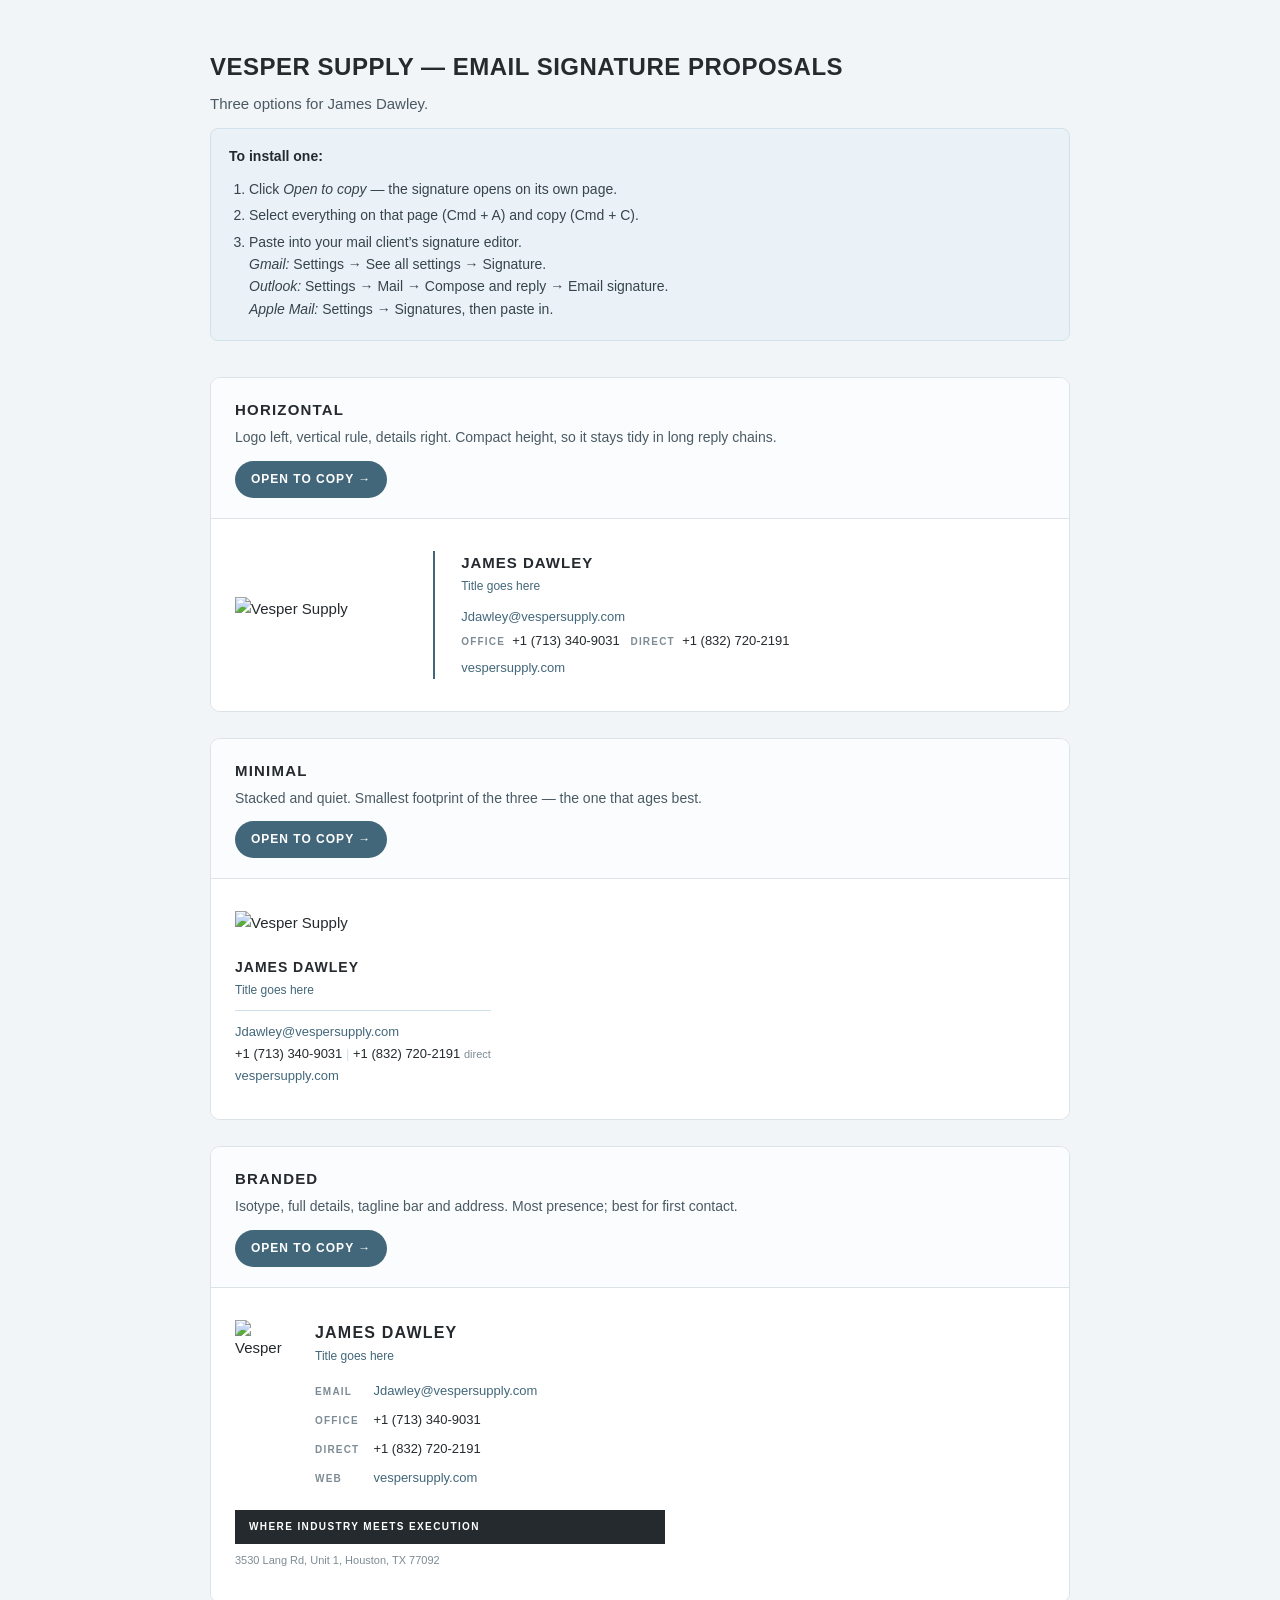
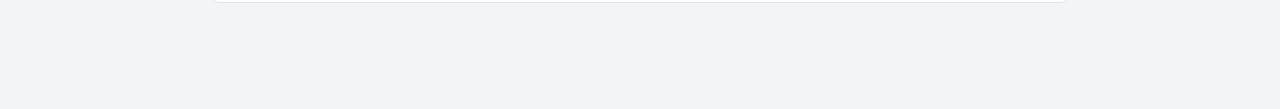
==== SIGNATURES/index.html @ b9ee07cc "Add three email signature proposals Built as email HTML rather than web HTML: tables for layout, inl" ====
<!DOCTYPE html>
<html lang="en"><head><meta charset="utf-8">
<meta name="viewport" content="width=device-width,initial-scale=1">
<title>Vesper Supply — email signature proposals</title>
<style>
  body{margin:0;background:#F2F5F7;color:#252A2E;
       font:15px/1.6 'Avenir Next',Avenir,'Segoe UI',Arial,sans-serif;}
  .wrap{max-width:860px;margin:0 auto;padding:48px 24px 80px;}
  h1{font-size:24px;letter-spacing:.5px;text-transform:uppercase;margin:0 0 6px;}
  .sub{color:#4A5A64;margin:0 0 12px;}
  .note{background:#EAF2F7;border:1px solid #D2E2EC;border-radius:8px;
        padding:16px 18px;margin:0 0 36px;font-size:14px;color:#37444C;}
  .note strong{color:#252A2E;}
  .note ol{margin:10px 0 0;padding-left:20px;}
  .note li{margin:4px 0;}
  .opt{background:#fff;border:1px solid #DCE3E7;border-radius:10px;
       overflow:hidden;margin:0 0 26px;}
  .opt__head{padding:20px 24px;border-bottom:1px solid #DCE3E7;background:#FBFCFD;}
  .opt__head h2{margin:0 0 4px;font-size:15px;letter-spacing:1.2px;text-transform:uppercase;}
  .opt__head p{margin:0 0 12px;color:#4A5A64;font-size:14px;}
  .btn{display:inline-block;background:#42677A;color:#fff;text-decoration:none;
       font-size:12px;letter-spacing:1px;text-transform:uppercase;font-weight:600;
       padding:9px 16px;border-radius:999px;}
  .preview{padding:32px 24px;background:#fff;}
</style></head>
<body><div class="wrap">
  <h1>Vesper Supply — email signature proposals</h1>
  <p class="sub">Three options for James Dawley.</p>

  <div class="note">
    <strong>To install one:</strong>
    <ol>
      <li>Click <em>Open to copy</em> — the signature opens on its own page.</li>
      <li>Select everything on that page (Cmd&nbsp;+&nbsp;A) and copy (Cmd&nbsp;+&nbsp;C).</li>
      <li>Paste into your mail client&rsquo;s signature editor.<br>
          <em>Gmail:</em> Settings → See all settings → Signature.<br>
          <em>Outlook:</em> Settings → Mail → Compose and reply → Email signature.<br>
          <em>Apple&nbsp;Mail:</em> Settings → Signatures, then paste in.</li>
    </ol>
  </div>

  <section class="opt">
    <div class="opt__head">
      <h2>Horizontal</h2>
      <p>Logo left, vertical rule, details right. Compact height, so it stays tidy in long reply chains.</p>
      <a class="btn" href="signature-1-horizontal.html" target="_blank" rel="noopener">Open to copy &rarr;</a>
    </div>
    <div class="preview"><table border="0" cellpadding="0" cellspacing="0" style="border-collapse:collapse;">
  <tr>
    <td style="padding:0 22px 0 0;vertical-align:middle;">
      <img src="https://raw.githubusercontent.com/ikusaWorks/Vesper-Supply/main/MEDIA/logo/vesper-lockup.png" width="176" height="36" alt="Vesper Supply" style="display:block;border:0;outline:none;">
    </td>
    <td style="padding:0;border-left:2px solid #42677A;">&nbsp;</td>
    <td style="padding:0 0 0 22px;vertical-align:middle;">
      <div style="font-family:'Avenir Next', Avenir, 'Segoe UI', Arial, Helvetica, sans-serif;font-size:15px;font-weight:700;letter-spacing:1px;text-transform:uppercase;color:#252A2E;padding-bottom:2px;">James Dawley</div>
      <div style="font-family:'Avenir Next', Avenir, 'Segoe UI', Arial, Helvetica, sans-serif;font-size:12px;color:#42677A;padding-bottom:8px;">Title goes here</div>
      <div style="padding-bottom:3px;"><a href="mailto:Jdawley@vespersupply.com" style="color:#42677A;text-decoration:none;font-family:'Avenir Next', Avenir, 'Segoe UI', Arial, Helvetica, sans-serif;font-size:13px;font-weight:400;">Jdawley@vespersupply.com</a></div>
      <div style="font-family:'Avenir Next', Avenir, 'Segoe UI', Arial, Helvetica, sans-serif;font-size:13px;color:#252A2E;padding-bottom:3px;">
        <span style="font-family:'Avenir Next', Avenir, 'Segoe UI', Arial, Helvetica, sans-serif;font-size:10px;letter-spacing:1.2px;text-transform:uppercase;color:#7D8B94;font-weight:600;">Office</span>&nbsp; <a href="tel:+17133409031" style="color:#252A2E;text-decoration:none;font-family:'Avenir Next', Avenir, 'Segoe UI', Arial, Helvetica, sans-serif;font-size:13px;font-weight:400;">+1 (713) 340-9031</a>
        &nbsp;&nbsp;<span style="font-family:'Avenir Next', Avenir, 'Segoe UI', Arial, Helvetica, sans-serif;font-size:10px;letter-spacing:1.2px;text-transform:uppercase;color:#7D8B94;font-weight:600;">Direct</span>&nbsp; <a href="tel:+18327202191" style="color:#252A2E;text-decoration:none;font-family:'Avenir Next', Avenir, 'Segoe UI', Arial, Helvetica, sans-serif;font-size:13px;font-weight:400;">+1 (832) 720-2191</a>
      </div>
      <div><a href="https://vespersupply.com" style="color:#42677A;text-decoration:none;font-family:'Avenir Next', Avenir, 'Segoe UI', Arial, Helvetica, sans-serif;font-size:13px;font-weight:400;">vespersupply.com</a></div>
    </td>
  </tr>
</table></div>
  </section>
  <section class="opt">
    <div class="opt__head">
      <h2>Minimal</h2>
      <p>Stacked and quiet. Smallest footprint of the three — the one that ages best.</p>
      <a class="btn" href="signature-2-minimal.html" target="_blank" rel="noopener">Open to copy &rarr;</a>
    </div>
    <div class="preview"><table border="0" cellpadding="0" cellspacing="0" style="border-collapse:collapse;">
  <tr>
    <td style="padding:0 0 12px 0;">
      <img src="https://raw.githubusercontent.com/ikusaWorks/Vesper-Supply/main/MEDIA/logo/vesper-lockup.png" width="158" height="33" alt="Vesper Supply" style="display:block;border:0;outline:none;">
    </td>
  </tr>
  <tr>
    <td style="font-family:'Avenir Next', Avenir, 'Segoe UI', Arial, Helvetica, sans-serif;font-size:14px;font-weight:700;letter-spacing:1px;text-transform:uppercase;color:#252A2E;padding:0 0 2px 0;">
      James Dawley
    </td>
  </tr>
  <tr>
    <td style="font-family:'Avenir Next', Avenir, 'Segoe UI', Arial, Helvetica, sans-serif;font-size:12px;color:#42677A;padding:0 0 10px 0;">Title goes here</td>
  </tr>
  <tr>
    <td style="border-top:1px solid #D2E2EC;padding:10px 0 0 0;font-family:'Avenir Next', Avenir, 'Segoe UI', Arial, Helvetica, sans-serif;font-size:13px;color:#252A2E;line-height:1.7;">
      <a href="mailto:Jdawley@vespersupply.com" style="color:#42677A;text-decoration:none;font-family:'Avenir Next', Avenir, 'Segoe UI', Arial, Helvetica, sans-serif;font-size:13px;font-weight:400;">Jdawley@vespersupply.com</a><br>
      <a href="tel:+17133409031" style="color:#252A2E;text-decoration:none;font-family:'Avenir Next', Avenir, 'Segoe UI', Arial, Helvetica, sans-serif;font-size:13px;font-weight:400;">+1 (713) 340-9031</a> <span style="color:#D2E2EC;">|</span>
      <a href="tel:+18327202191" style="color:#252A2E;text-decoration:none;font-family:'Avenir Next', Avenir, 'Segoe UI', Arial, Helvetica, sans-serif;font-size:13px;font-weight:400;">+1 (832) 720-2191</a> <span style="color:#7D8B94;font-size:11px;">direct</span><br>
      <a href="https://vespersupply.com" style="color:#42677A;text-decoration:none;font-family:'Avenir Next', Avenir, 'Segoe UI', Arial, Helvetica, sans-serif;font-size:13px;font-weight:400;">vespersupply.com</a>
    </td>
  </tr>
</table></div>
  </section>
  <section class="opt">
    <div class="opt__head">
      <h2>Branded</h2>
      <p>Isotype, full details, tagline bar and address. Most presence; best for first contact.</p>
      <a class="btn" href="signature-3-branded.html" target="_blank" rel="noopener">Open to copy &rarr;</a>
    </div>
    <div class="preview"><table border="0" cellpadding="0" cellspacing="0" style="border-collapse:collapse;width:430px;">
  <tr>
    <td style="padding:0 18px 0 0;vertical-align:top;width:62px;">
      <img src="https://raw.githubusercontent.com/ikusaWorks/Vesper-Supply/main/MEDIA/logo/vesper-isotype.png" width="58" height="40" alt="Vesper Supply" style="display:block;border:0;outline:none;">
    </td>
    <td style="vertical-align:top;">
      <div style="font-family:'Avenir Next', Avenir, 'Segoe UI', Arial, Helvetica, sans-serif;font-size:16px;font-weight:700;letter-spacing:1.2px;text-transform:uppercase;color:#252A2E;padding-bottom:2px;">James Dawley</div>
      <div style="font-family:'Avenir Next', Avenir, 'Segoe UI', Arial, Helvetica, sans-serif;font-size:12px;color:#42677A;padding-bottom:12px;">Title goes here</div>
      <table border="0" cellpadding="0" cellspacing="0" style="border-collapse:collapse;"><tr>
      <td style="padding:0 14px 5px 0;white-space:nowrap;"><span style="font-family:'Avenir Next', Avenir, 'Segoe UI', Arial, Helvetica, sans-serif;font-size:10px;letter-spacing:1.2px;text-transform:uppercase;color:#7D8B94;font-weight:600;">Email</span></td>
      <td style="padding:0 0 5px 0;"><a href="mailto:Jdawley@vespersupply.com" style="color:#42677A;text-decoration:none;font-family:'Avenir Next', Avenir, 'Segoe UI', Arial, Helvetica, sans-serif;font-size:13px;font-weight:400;">Jdawley@vespersupply.com</a></td>
    </tr><tr>
      <td style="padding:0 14px 5px 0;white-space:nowrap;"><span style="font-family:'Avenir Next', Avenir, 'Segoe UI', Arial, Helvetica, sans-serif;font-size:10px;letter-spacing:1.2px;text-transform:uppercase;color:#7D8B94;font-weight:600;">Office</span></td>
      <td style="padding:0 0 5px 0;"><a href="tel:+17133409031" style="color:#252A2E;text-decoration:none;font-family:'Avenir Next', Avenir, 'Segoe UI', Arial, Helvetica, sans-serif;font-size:13px;font-weight:400;">+1 (713) 340-9031</a></td>
    </tr><tr>
      <td style="padding:0 14px 5px 0;white-space:nowrap;"><span style="font-family:'Avenir Next', Avenir, 'Segoe UI', Arial, Helvetica, sans-serif;font-size:10px;letter-spacing:1.2px;text-transform:uppercase;color:#7D8B94;font-weight:600;">Direct</span></td>
      <td style="padding:0 0 5px 0;"><a href="tel:+18327202191" style="color:#252A2E;text-decoration:none;font-family:'Avenir Next', Avenir, 'Segoe UI', Arial, Helvetica, sans-serif;font-size:13px;font-weight:400;">+1 (832) 720-2191</a></td>
    </tr><tr>
      <td style="padding:0 14px 5px 0;white-space:nowrap;"><span style="font-family:'Avenir Next', Avenir, 'Segoe UI', Arial, Helvetica, sans-serif;font-size:10px;letter-spacing:1.2px;text-transform:uppercase;color:#7D8B94;font-weight:600;">Web</span></td>
      <td style="padding:0 0 5px 0;"><a href="https://vespersupply.com" style="color:#42677A;text-decoration:none;font-family:'Avenir Next', Avenir, 'Segoe UI', Arial, Helvetica, sans-serif;font-size:13px;font-weight:400;">vespersupply.com</a></td>
    </tr></table>
    </td>
  </tr>
  <tr>
    <td colspan="2" style="padding:16px 0 0 0;">
      <table border="0" cellpadding="0" cellspacing="0" style="border-collapse:collapse;width:100%;background-color:#252A2E;">
        <tr>
          <td style="padding:9px 14px;font-family:'Avenir Next', Avenir, 'Segoe UI', Arial, Helvetica, sans-serif;font-size:10px;letter-spacing:1.4px;text-transform:uppercase;color:#FFFFFF;font-weight:600;">
            Where industry meets execution
          </td>
        </tr>
      </table>
    </td>
  </tr>
  <tr>
    <td colspan="2" style="padding:8px 0 0 0;font-family:'Avenir Next', Avenir, 'Segoe UI', Arial, Helvetica, sans-serif;font-size:11px;color:#7D8B94;">3530 Lang Rd, Unit 1, Houston, TX 77092</td>
  </tr>
</table></div>
  </section>
</div></body></html>
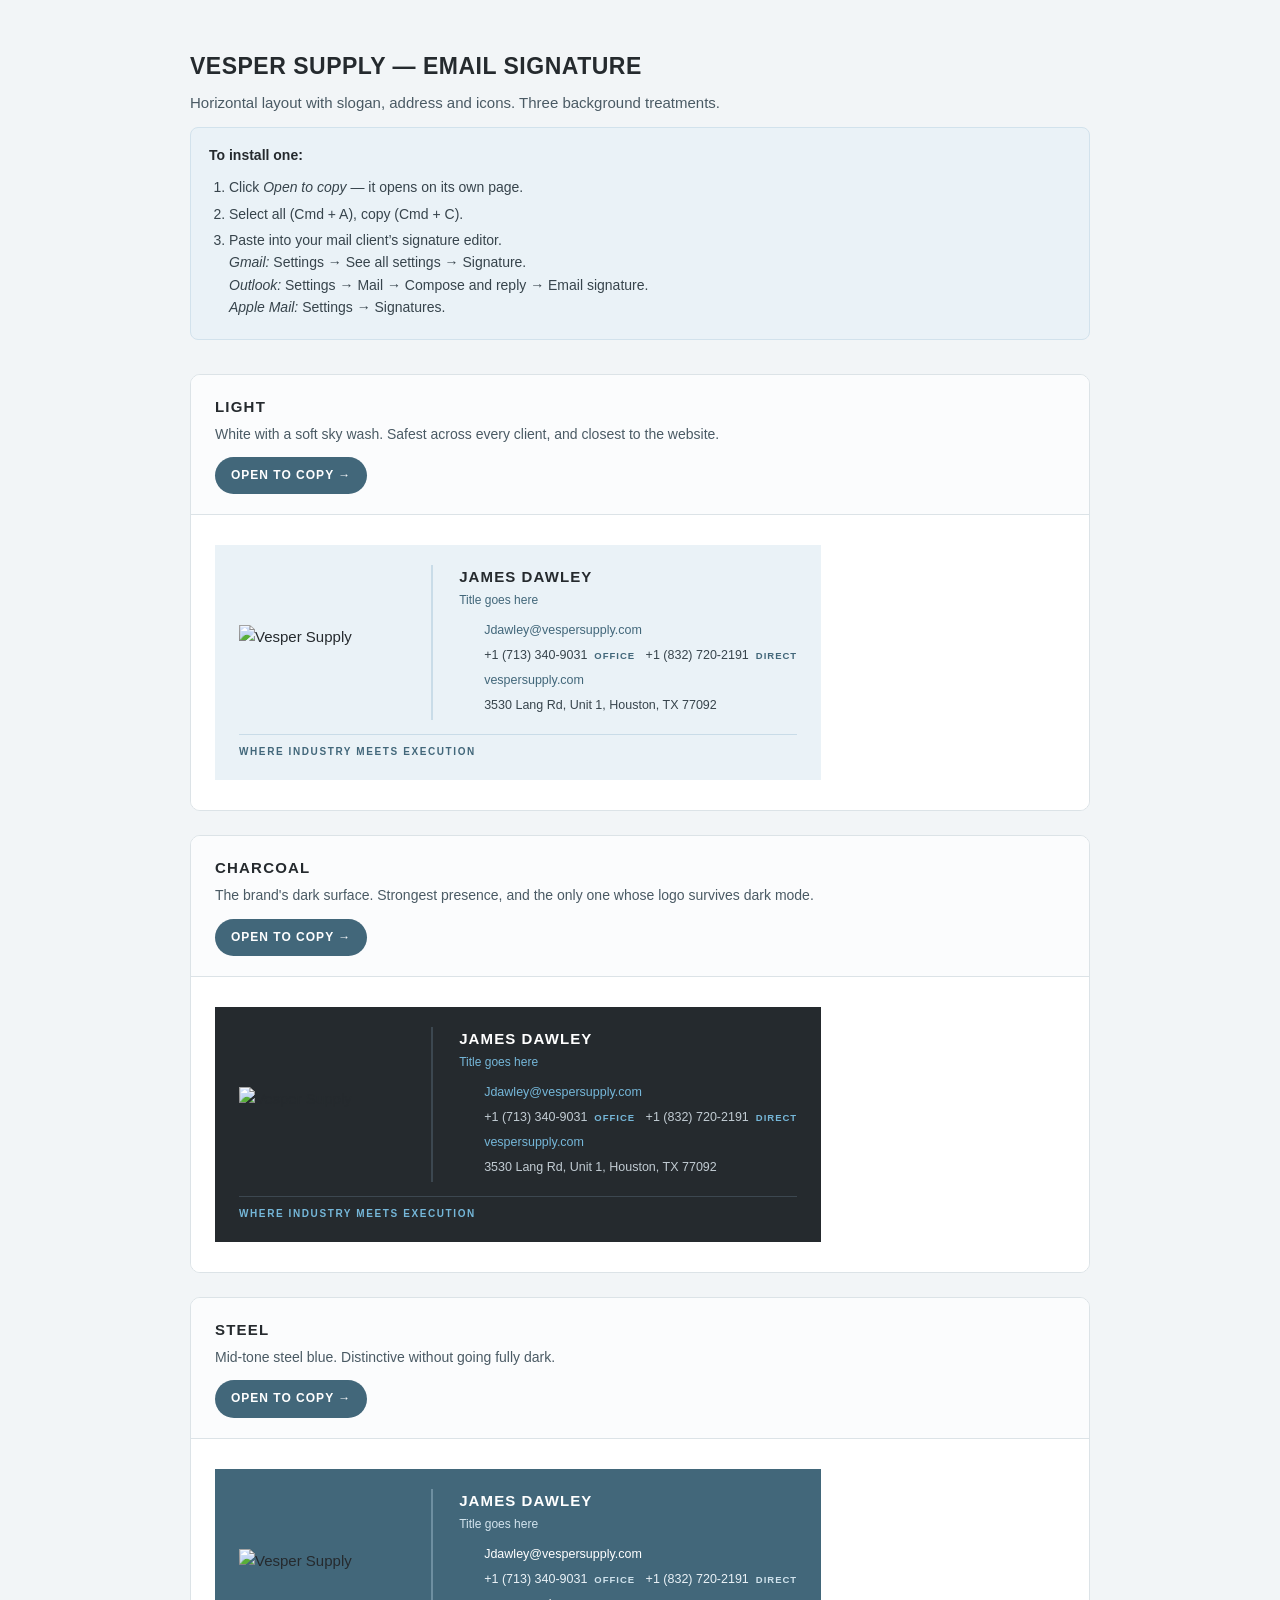
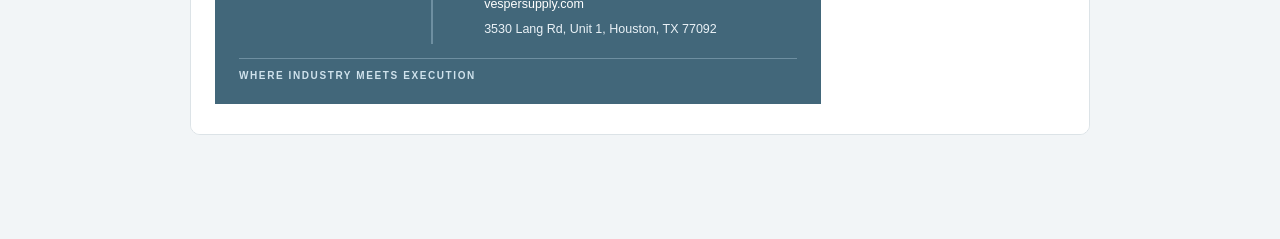
==== commit 9254e419: "Rework the signature: horizontal layout, icons, three backgrounds Keeps the horizontal arrangement a" ====
--- a/SIGNATURES/index.html
+++ b/SIGNATURES/index.html
@@ -5,138 +5,120 @@
 <style>
   body{margin:0;background:#F2F5F7;color:#252A2E;
        font:15px/1.6 'Avenir Next',Avenir,'Segoe UI',Arial,sans-serif;}
-  .wrap{max-width:860px;margin:0 auto;padding:48px 24px 80px;}
-  h1{font-size:24px;letter-spacing:.5px;text-transform:uppercase;margin:0 0 6px;}
+  .wrap{max-width:900px;margin:0 auto;padding:48px 24px 80px;}
+  h1{font-size:23px;letter-spacing:.5px;text-transform:uppercase;margin:0 0 6px;}
   .sub{color:#4A5A64;margin:0 0 12px;}
   .note{background:#EAF2F7;border:1px solid #D2E2EC;border-radius:8px;
-        padding:16px 18px;margin:0 0 36px;font-size:14px;color:#37444C;}
+        padding:16px 18px;margin:0 0 34px;font-size:14px;color:#37444C;}
   .note strong{color:#252A2E;}
-  .note ol{margin:10px 0 0;padding-left:20px;}
-  .note li{margin:4px 0;}
-  .opt{background:#fff;border:1px solid #DCE3E7;border-radius:10px;
-       overflow:hidden;margin:0 0 26px;}
+  .note ol{margin:10px 0 0;padding-left:20px;} .note li{margin:4px 0;}
+  .opt{background:#fff;border:1px solid #DCE3E7;border-radius:10px;overflow:hidden;margin:0 0 24px;}
   .opt__head{padding:20px 24px;border-bottom:1px solid #DCE3E7;background:#FBFCFD;}
   .opt__head h2{margin:0 0 4px;font-size:15px;letter-spacing:1.2px;text-transform:uppercase;}
   .opt__head p{margin:0 0 12px;color:#4A5A64;font-size:14px;}
-  .btn{display:inline-block;background:#42677A;color:#fff;text-decoration:none;
-       font-size:12px;letter-spacing:1px;text-transform:uppercase;font-weight:600;
-       padding:9px 16px;border-radius:999px;}
-  .preview{padding:32px 24px;background:#fff;}
+  .btn{display:inline-block;background:#42677A;color:#fff;text-decoration:none;font-size:12px;
+       letter-spacing:1px;text-transform:uppercase;font-weight:600;padding:9px 16px;border-radius:999px;}
+  .preview{padding:30px 24px;background:#fff;}
 </style></head>
 <body><div class="wrap">
-  <h1>Vesper Supply — email signature proposals</h1>
-  <p class="sub">Three options for James Dawley.</p>
-
+  <h1>Vesper Supply — email signature</h1>
+  <p class="sub">Horizontal layout with slogan, address and icons. Three background treatments.</p>
   <div class="note">
     <strong>To install one:</strong>
     <ol>
-      <li>Click <em>Open to copy</em> — the signature opens on its own page.</li>
-      <li>Select everything on that page (Cmd&nbsp;+&nbsp;A) and copy (Cmd&nbsp;+&nbsp;C).</li>
+      <li>Click <em>Open to copy</em> — it opens on its own page.</li>
+      <li>Select all (Cmd&nbsp;+&nbsp;A), copy (Cmd&nbsp;+&nbsp;C).</li>
       <li>Paste into your mail client&rsquo;s signature editor.<br>
-          <em>Gmail:</em> Settings → See all settings → Signature.<br>
-          <em>Outlook:</em> Settings → Mail → Compose and reply → Email signature.<br>
-          <em>Apple&nbsp;Mail:</em> Settings → Signatures, then paste in.</li>
+        <em>Gmail:</em> Settings → See all settings → Signature.<br>
+        <em>Outlook:</em> Settings → Mail → Compose and reply → Email signature.<br>
+        <em>Apple&nbsp;Mail:</em> Settings → Signatures.</li>
     </ol>
   </div>
-
   <section class="opt">
     <div class="opt__head">
-      <h2>Horizontal</h2>
-      <p>Logo left, vertical rule, details right. Compact height, so it stays tidy in long reply chains.</p>
-      <a class="btn" href="signature-1-horizontal.html" target="_blank" rel="noopener">Open to copy &rarr;</a>
+      <h2>Light</h2>
+      <p>White with a soft sky wash. Safest across every client, and closest to the website.</p>
+      <a class="btn" href="signature-a-light.html" target="_blank" rel="noopener">Open to copy &rarr;</a>
     </div>
-    <div class="preview"><table border="0" cellpadding="0" cellspacing="0" style="border-collapse:collapse;">
-  <tr>
-    <td style="padding:0 22px 0 0;vertical-align:middle;">
-      <img src="https://raw.githubusercontent.com/ikusaWorks/Vesper-Supply/main/MEDIA/logo/vesper-lockup.png" width="176" height="36" alt="Vesper Supply" style="display:block;border:0;outline:none;">
-    </td>
-    <td style="padding:0;border-left:2px solid #42677A;">&nbsp;</td>
-    <td style="padding:0 0 0 22px;vertical-align:middle;">
-      <div style="font-family:'Avenir Next', Avenir, 'Segoe UI', Arial, Helvetica, sans-serif;font-size:15px;font-weight:700;letter-spacing:1px;text-transform:uppercase;color:#252A2E;padding-bottom:2px;">James Dawley</div>
-      <div style="font-family:'Avenir Next', Avenir, 'Segoe UI', Arial, Helvetica, sans-serif;font-size:12px;color:#42677A;padding-bottom:8px;">Title goes here</div>
-      <div style="padding-bottom:3px;"><a href="mailto:Jdawley@vespersupply.com" style="color:#42677A;text-decoration:none;font-family:'Avenir Next', Avenir, 'Segoe UI', Arial, Helvetica, sans-serif;font-size:13px;font-weight:400;">Jdawley@vespersupply.com</a></div>
-      <div style="font-family:'Avenir Next', Avenir, 'Segoe UI', Arial, Helvetica, sans-serif;font-size:13px;color:#252A2E;padding-bottom:3px;">
-        <span style="font-family:'Avenir Next', Avenir, 'Segoe UI', Arial, Helvetica, sans-serif;font-size:10px;letter-spacing:1.2px;text-transform:uppercase;color:#7D8B94;font-weight:600;">Office</span>&nbsp; <a href="tel:+17133409031" style="color:#252A2E;text-decoration:none;font-family:'Avenir Next', Avenir, 'Segoe UI', Arial, Helvetica, sans-serif;font-size:13px;font-weight:400;">+1 (713) 340-9031</a>
-        &nbsp;&nbsp;<span style="font-family:'Avenir Next', Avenir, 'Segoe UI', Arial, Helvetica, sans-serif;font-size:10px;letter-spacing:1.2px;text-transform:uppercase;color:#7D8B94;font-weight:600;">Direct</span>&nbsp; <a href="tel:+18327202191" style="color:#252A2E;text-decoration:none;font-family:'Avenir Next', Avenir, 'Segoe UI', Arial, Helvetica, sans-serif;font-size:13px;font-weight:400;">+1 (832) 720-2191</a>
-      </div>
-      <div><a href="https://vespersupply.com" style="color:#42677A;text-decoration:none;font-family:'Avenir Next', Avenir, 'Segoe UI', Arial, Helvetica, sans-serif;font-size:13px;font-weight:400;">vespersupply.com</a></div>
-    </td>
-  </tr>
+    <div class="preview"><table border="0" cellpadding="0" cellspacing="0" style="border-collapse:collapse;background-color:#EAF2F7;">
+  <tr><td style="padding:20px 24px;">
+    <table border="0" cellpadding="0" cellspacing="0" style="border-collapse:collapse;">
+      <tr>
+        <td style="padding:0 22px 0 0;vertical-align:middle;">
+          <img src="https://raw.githubusercontent.com/ikusaWorks/Vesper-Supply/main/MEDIA/logo/vesper-lockup.png" width="170" height="35" alt="Vesper Supply" style="display:block;border:0;outline:none;">
+        </td>
+        <td style="padding:0;border-left:2px solid #C9DCE8;">&nbsp;</td>
+        <td style="padding:0 0 0 22px;vertical-align:middle;">
+          <div style="font-family:'Avenir Next', Avenir, 'Segoe UI', Arial, Helvetica, sans-serif;font-size:15px;font-weight:700;letter-spacing:1.1px;text-transform:uppercase;color:#252A2E;padding-bottom:2px;">James Dawley</div>
+          <div style="font-family:'Avenir Next', Avenir, 'Segoe UI', Arial, Helvetica, sans-serif;font-size:12px;color:#42677A;padding-bottom:10px;">Title goes here</div>
+          <table border="0" cellpadding="0" cellspacing="0" style="border-collapse:collapse;"><tr><td style="padding:0 9px 5px 0;vertical-align:middle;width:16px;"><img src="https://raw.githubusercontent.com/ikusaWorks/Vesper-Supply/main/MEDIA/signature-icons/mail-steel.png" width="14" height="14" alt="" style="display:block;border:0;outline:none;"></td><td style="padding:0 0 5px 0;vertical-align:middle;font-family:'Avenir Next', Avenir, 'Segoe UI', Arial, Helvetica, sans-serif;font-size:12.5px;color:#37444C;"><a href="mailto:Jdawley@vespersupply.com" style="color:#42677A;text-decoration:none;font-family:'Avenir Next', Avenir, 'Segoe UI', Arial, Helvetica, sans-serif;font-size:12.5px;font-weight:400;">Jdawley@vespersupply.com</a></td></tr><tr><td style="padding:0 9px 5px 0;vertical-align:middle;width:16px;"><img src="https://raw.githubusercontent.com/ikusaWorks/Vesper-Supply/main/MEDIA/signature-icons/phone-steel.png" width="14" height="14" alt="" style="display:block;border:0;outline:none;"></td><td style="padding:0 0 5px 0;vertical-align:middle;font-family:'Avenir Next', Avenir, 'Segoe UI', Arial, Helvetica, sans-serif;font-size:12.5px;color:#37444C;"><a href="tel:+17133409031" style="color:#37444C;text-decoration:none;font-family:'Avenir Next', Avenir, 'Segoe UI', Arial, Helvetica, sans-serif;font-size:12.5px;font-weight:400;">+1 (713) 340-9031</a> &nbsp;<span style="font-family:'Avenir Next', Avenir, 'Segoe UI', Arial, Helvetica, sans-serif;font-size:9.5px;letter-spacing:1px;text-transform:uppercase;color:#42677A;font-weight:600;">Office</span>&nbsp;&nbsp;&nbsp;<a href="tel:+18327202191" style="color:#37444C;text-decoration:none;font-family:'Avenir Next', Avenir, 'Segoe UI', Arial, Helvetica, sans-serif;font-size:12.5px;font-weight:400;">+1 (832) 720-2191</a> &nbsp;<span style="font-family:'Avenir Next', Avenir, 'Segoe UI', Arial, Helvetica, sans-serif;font-size:9.5px;letter-spacing:1px;text-transform:uppercase;color:#42677A;font-weight:600;">Direct</span></td></tr><tr><td style="padding:0 9px 5px 0;vertical-align:middle;width:16px;"><img src="https://raw.githubusercontent.com/ikusaWorks/Vesper-Supply/main/MEDIA/signature-icons/globe-steel.png" width="14" height="14" alt="" style="display:block;border:0;outline:none;"></td><td style="padding:0 0 5px 0;vertical-align:middle;font-family:'Avenir Next', Avenir, 'Segoe UI', Arial, Helvetica, sans-serif;font-size:12.5px;color:#37444C;"><a href="https://vespersupply.com" style="color:#42677A;text-decoration:none;font-family:'Avenir Next', Avenir, 'Segoe UI', Arial, Helvetica, sans-serif;font-size:12.5px;font-weight:400;">vespersupply.com</a></td></tr><tr><td style="padding:0 9px 5px 0;vertical-align:middle;width:16px;"><img src="https://raw.githubusercontent.com/ikusaWorks/Vesper-Supply/main/MEDIA/signature-icons/pin-steel.png" width="14" height="14" alt="" style="display:block;border:0;outline:none;"></td><td style="padding:0 0 5px 0;vertical-align:middle;font-family:'Avenir Next', Avenir, 'Segoe UI', Arial, Helvetica, sans-serif;font-size:12.5px;color:#37444C;"><span style="color:#37444C;">3530 Lang Rd, Unit 1, Houston, TX 77092</span></td></tr></table>
+        </td>
+      </tr>
+      <tr>
+        <td colspan="3" style="padding:14px 0 0 0;">
+          <div style="border-top:1px solid #C9DCE8;padding-top:9px;font-family:'Avenir Next', Avenir, 'Segoe UI', Arial, Helvetica, sans-serif;font-size:10px;letter-spacing:1.6px;text-transform:uppercase;color:#42677A;font-weight:600;">Where industry meets execution</div>
+        </td>
+      </tr>
+    </table>
+  </td></tr>
 </table></div>
   </section>
   <section class="opt">
     <div class="opt__head">
-      <h2>Minimal</h2>
-      <p>Stacked and quiet. Smallest footprint of the three — the one that ages best.</p>
-      <a class="btn" href="signature-2-minimal.html" target="_blank" rel="noopener">Open to copy &rarr;</a>
+      <h2>Charcoal</h2>
+      <p>The brand's dark surface. Strongest presence, and the only one whose logo survives dark mode.</p>
+      <a class="btn" href="signature-b-charcoal.html" target="_blank" rel="noopener">Open to copy &rarr;</a>
     </div>
-    <div class="preview"><table border="0" cellpadding="0" cellspacing="0" style="border-collapse:collapse;">
-  <tr>
-    <td style="padding:0 0 12px 0;">
-      <img src="https://raw.githubusercontent.com/ikusaWorks/Vesper-Supply/main/MEDIA/logo/vesper-lockup.png" width="158" height="33" alt="Vesper Supply" style="display:block;border:0;outline:none;">
-    </td>
-  </tr>
-  <tr>
-    <td style="font-family:'Avenir Next', Avenir, 'Segoe UI', Arial, Helvetica, sans-serif;font-size:14px;font-weight:700;letter-spacing:1px;text-transform:uppercase;color:#252A2E;padding:0 0 2px 0;">
-      James Dawley
-    </td>
-  </tr>
-  <tr>
-    <td style="font-family:'Avenir Next', Avenir, 'Segoe UI', Arial, Helvetica, sans-serif;font-size:12px;color:#42677A;padding:0 0 10px 0;">Title goes here</td>
-  </tr>
-  <tr>
-    <td style="border-top:1px solid #D2E2EC;padding:10px 0 0 0;font-family:'Avenir Next', Avenir, 'Segoe UI', Arial, Helvetica, sans-serif;font-size:13px;color:#252A2E;line-height:1.7;">
-      <a href="mailto:Jdawley@vespersupply.com" style="color:#42677A;text-decoration:none;font-family:'Avenir Next', Avenir, 'Segoe UI', Arial, Helvetica, sans-serif;font-size:13px;font-weight:400;">Jdawley@vespersupply.com</a><br>
-      <a href="tel:+17133409031" style="color:#252A2E;text-decoration:none;font-family:'Avenir Next', Avenir, 'Segoe UI', Arial, Helvetica, sans-serif;font-size:13px;font-weight:400;">+1 (713) 340-9031</a> <span style="color:#D2E2EC;">|</span>
-      <a href="tel:+18327202191" style="color:#252A2E;text-decoration:none;font-family:'Avenir Next', Avenir, 'Segoe UI', Arial, Helvetica, sans-serif;font-size:13px;font-weight:400;">+1 (832) 720-2191</a> <span style="color:#7D8B94;font-size:11px;">direct</span><br>
-      <a href="https://vespersupply.com" style="color:#42677A;text-decoration:none;font-family:'Avenir Next', Avenir, 'Segoe UI', Arial, Helvetica, sans-serif;font-size:13px;font-weight:400;">vespersupply.com</a>
-    </td>
-  </tr>
+    <div class="preview"><table border="0" cellpadding="0" cellspacing="0" style="border-collapse:collapse;background-color:#252A2E;">
+  <tr><td style="padding:20px 24px;">
+    <table border="0" cellpadding="0" cellspacing="0" style="border-collapse:collapse;">
+      <tr>
+        <td style="padding:0 22px 0 0;vertical-align:middle;">
+          <img src="https://raw.githubusercontent.com/ikusaWorks/Vesper-Supply/main/MEDIA/logo/vesper-lockup-light.png" width="170" height="35" alt="Vesper Supply" style="display:block;border:0;outline:none;">
+        </td>
+        <td style="padding:0;border-left:2px solid #3C4750;">&nbsp;</td>
+        <td style="padding:0 0 0 22px;vertical-align:middle;">
+          <div style="font-family:'Avenir Next', Avenir, 'Segoe UI', Arial, Helvetica, sans-serif;font-size:15px;font-weight:700;letter-spacing:1.1px;text-transform:uppercase;color:#FFFFFF;padding-bottom:2px;">James Dawley</div>
+          <div style="font-family:'Avenir Next', Avenir, 'Segoe UI', Arial, Helvetica, sans-serif;font-size:12px;color:#75B7D9;padding-bottom:10px;">Title goes here</div>
+          <table border="0" cellpadding="0" cellspacing="0" style="border-collapse:collapse;"><tr><td style="padding:0 9px 5px 0;vertical-align:middle;width:16px;"><img src="https://raw.githubusercontent.com/ikusaWorks/Vesper-Supply/main/MEDIA/signature-icons/mail-sky.png" width="14" height="14" alt="" style="display:block;border:0;outline:none;"></td><td style="padding:0 0 5px 0;vertical-align:middle;font-family:'Avenir Next', Avenir, 'Segoe UI', Arial, Helvetica, sans-serif;font-size:12.5px;color:#C2CCD3;"><a href="mailto:Jdawley@vespersupply.com" style="color:#75B7D9;text-decoration:none;font-family:'Avenir Next', Avenir, 'Segoe UI', Arial, Helvetica, sans-serif;font-size:12.5px;font-weight:400;">Jdawley@vespersupply.com</a></td></tr><tr><td style="padding:0 9px 5px 0;vertical-align:middle;width:16px;"><img src="https://raw.githubusercontent.com/ikusaWorks/Vesper-Supply/main/MEDIA/signature-icons/phone-sky.png" width="14" height="14" alt="" style="display:block;border:0;outline:none;"></td><td style="padding:0 0 5px 0;vertical-align:middle;font-family:'Avenir Next', Avenir, 'Segoe UI', Arial, Helvetica, sans-serif;font-size:12.5px;color:#C2CCD3;"><a href="tel:+17133409031" style="color:#C2CCD3;text-decoration:none;font-family:'Avenir Next', Avenir, 'Segoe UI', Arial, Helvetica, sans-serif;font-size:12.5px;font-weight:400;">+1 (713) 340-9031</a> &nbsp;<span style="font-family:'Avenir Next', Avenir, 'Segoe UI', Arial, Helvetica, sans-serif;font-size:9.5px;letter-spacing:1px;text-transform:uppercase;color:#75B7D9;font-weight:600;">Office</span>&nbsp;&nbsp;&nbsp;<a href="tel:+18327202191" style="color:#C2CCD3;text-decoration:none;font-family:'Avenir Next', Avenir, 'Segoe UI', Arial, Helvetica, sans-serif;font-size:12.5px;font-weight:400;">+1 (832) 720-2191</a> &nbsp;<span style="font-family:'Avenir Next', Avenir, 'Segoe UI', Arial, Helvetica, sans-serif;font-size:9.5px;letter-spacing:1px;text-transform:uppercase;color:#75B7D9;font-weight:600;">Direct</span></td></tr><tr><td style="padding:0 9px 5px 0;vertical-align:middle;width:16px;"><img src="https://raw.githubusercontent.com/ikusaWorks/Vesper-Supply/main/MEDIA/signature-icons/globe-sky.png" width="14" height="14" alt="" style="display:block;border:0;outline:none;"></td><td style="padding:0 0 5px 0;vertical-align:middle;font-family:'Avenir Next', Avenir, 'Segoe UI', Arial, Helvetica, sans-serif;font-size:12.5px;color:#C2CCD3;"><a href="https://vespersupply.com" style="color:#75B7D9;text-decoration:none;font-family:'Avenir Next', Avenir, 'Segoe UI', Arial, Helvetica, sans-serif;font-size:12.5px;font-weight:400;">vespersupply.com</a></td></tr><tr><td style="padding:0 9px 5px 0;vertical-align:middle;width:16px;"><img src="https://raw.githubusercontent.com/ikusaWorks/Vesper-Supply/main/MEDIA/signature-icons/pin-sky.png" width="14" height="14" alt="" style="display:block;border:0;outline:none;"></td><td style="padding:0 0 5px 0;vertical-align:middle;font-family:'Avenir Next', Avenir, 'Segoe UI', Arial, Helvetica, sans-serif;font-size:12.5px;color:#C2CCD3;"><span style="color:#C2CCD3;">3530 Lang Rd, Unit 1, Houston, TX 77092</span></td></tr></table>
+        </td>
+      </tr>
+      <tr>
+        <td colspan="3" style="padding:14px 0 0 0;">
+          <div style="border-top:1px solid #3C4750;padding-top:9px;font-family:'Avenir Next', Avenir, 'Segoe UI', Arial, Helvetica, sans-serif;font-size:10px;letter-spacing:1.6px;text-transform:uppercase;color:#75B7D9;font-weight:600;">Where industry meets execution</div>
+        </td>
+      </tr>
+    </table>
+  </td></tr>
 </table></div>
   </section>
   <section class="opt">
     <div class="opt__head">
-      <h2>Branded</h2>
-      <p>Isotype, full details, tagline bar and address. Most presence; best for first contact.</p>
-      <a class="btn" href="signature-3-branded.html" target="_blank" rel="noopener">Open to copy &rarr;</a>
+      <h2>Steel</h2>
+      <p>Mid-tone steel blue. Distinctive without going fully dark.</p>
+      <a class="btn" href="signature-c-steel.html" target="_blank" rel="noopener">Open to copy &rarr;</a>
     </div>
-    <div class="preview"><table border="0" cellpadding="0" cellspacing="0" style="border-collapse:collapse;width:430px;">
-  <tr>
-    <td style="padding:0 18px 0 0;vertical-align:top;width:62px;">
-      <img src="https://raw.githubusercontent.com/ikusaWorks/Vesper-Supply/main/MEDIA/logo/vesper-isotype.png" width="58" height="40" alt="Vesper Supply" style="display:block;border:0;outline:none;">
-    </td>
-    <td style="vertical-align:top;">
-      <div style="font-family:'Avenir Next', Avenir, 'Segoe UI', Arial, Helvetica, sans-serif;font-size:16px;font-weight:700;letter-spacing:1.2px;text-transform:uppercase;color:#252A2E;padding-bottom:2px;">James Dawley</div>
-      <div style="font-family:'Avenir Next', Avenir, 'Segoe UI', Arial, Helvetica, sans-serif;font-size:12px;color:#42677A;padding-bottom:12px;">Title goes here</div>
-      <table border="0" cellpadding="0" cellspacing="0" style="border-collapse:collapse;"><tr>
-      <td style="padding:0 14px 5px 0;white-space:nowrap;"><span style="font-family:'Avenir Next', Avenir, 'Segoe UI', Arial, Helvetica, sans-serif;font-size:10px;letter-spacing:1.2px;text-transform:uppercase;color:#7D8B94;font-weight:600;">Email</span></td>
-      <td style="padding:0 0 5px 0;"><a href="mailto:Jdawley@vespersupply.com" style="color:#42677A;text-decoration:none;font-family:'Avenir Next', Avenir, 'Segoe UI', Arial, Helvetica, sans-serif;font-size:13px;font-weight:400;">Jdawley@vespersupply.com</a></td>
-    </tr><tr>
-      <td style="padding:0 14px 5px 0;white-space:nowrap;"><span style="font-family:'Avenir Next', Avenir, 'Segoe UI', Arial, Helvetica, sans-serif;font-size:10px;letter-spacing:1.2px;text-transform:uppercase;color:#7D8B94;font-weight:600;">Office</span></td>
-      <td style="padding:0 0 5px 0;"><a href="tel:+17133409031" style="color:#252A2E;text-decoration:none;font-family:'Avenir Next', Avenir, 'Segoe UI', Arial, Helvetica, sans-serif;font-size:13px;font-weight:400;">+1 (713) 340-9031</a></td>
-    </tr><tr>
-      <td style="padding:0 14px 5px 0;white-space:nowrap;"><span style="font-family:'Avenir Next', Avenir, 'Segoe UI', Arial, Helvetica, sans-serif;font-size:10px;letter-spacing:1.2px;text-transform:uppercase;color:#7D8B94;font-weight:600;">Direct</span></td>
-      <td style="padding:0 0 5px 0;"><a href="tel:+18327202191" style="color:#252A2E;text-decoration:none;font-family:'Avenir Next', Avenir, 'Segoe UI', Arial, Helvetica, sans-serif;font-size:13px;font-weight:400;">+1 (832) 720-2191</a></td>
-    </tr><tr>
-      <td style="padding:0 14px 5px 0;white-space:nowrap;"><span style="font-family:'Avenir Next', Avenir, 'Segoe UI', Arial, Helvetica, sans-serif;font-size:10px;letter-spacing:1.2px;text-transform:uppercase;color:#7D8B94;font-weight:600;">Web</span></td>
-      <td style="padding:0 0 5px 0;"><a href="https://vespersupply.com" style="color:#42677A;text-decoration:none;font-family:'Avenir Next', Avenir, 'Segoe UI', Arial, Helvetica, sans-serif;font-size:13px;font-weight:400;">vespersupply.com</a></td>
-    </tr></table>
-    </td>
-  </tr>
-  <tr>
-    <td colspan="2" style="padding:16px 0 0 0;">
-      <table border="0" cellpadding="0" cellspacing="0" style="border-collapse:collapse;width:100%;background-color:#252A2E;">
-        <tr>
-          <td style="padding:9px 14px;font-family:'Avenir Next', Avenir, 'Segoe UI', Arial, Helvetica, sans-serif;font-size:10px;letter-spacing:1.4px;text-transform:uppercase;color:#FFFFFF;font-weight:600;">
-            Where industry meets execution
-          </td>
-        </tr>
-      </table>
-    </td>
-  </tr>
-  <tr>
-    <td colspan="2" style="padding:8px 0 0 0;font-family:'Avenir Next', Avenir, 'Segoe UI', Arial, Helvetica, sans-serif;font-size:11px;color:#7D8B94;">3530 Lang Rd, Unit 1, Houston, TX 77092</td>
-  </tr>
+    <div class="preview"><table border="0" cellpadding="0" cellspacing="0" style="border-collapse:collapse;background-color:#42677A;">
+  <tr><td style="padding:20px 24px;">
+    <table border="0" cellpadding="0" cellspacing="0" style="border-collapse:collapse;">
+      <tr>
+        <td style="padding:0 22px 0 0;vertical-align:middle;">
+          <img src="https://raw.githubusercontent.com/ikusaWorks/Vesper-Supply/main/MEDIA/logo/vesper-lockup-light.png" width="170" height="35" alt="Vesper Supply" style="display:block;border:0;outline:none;">
+        </td>
+        <td style="padding:0;border-left:2px solid #6E8FA1;">&nbsp;</td>
+        <td style="padding:0 0 0 22px;vertical-align:middle;">
+          <div style="font-family:'Avenir Next', Avenir, 'Segoe UI', Arial, Helvetica, sans-serif;font-size:15px;font-weight:700;letter-spacing:1.1px;text-transform:uppercase;color:#FFFFFF;padding-bottom:2px;">James Dawley</div>
+          <div style="font-family:'Avenir Next', Avenir, 'Segoe UI', Arial, Helvetica, sans-serif;font-size:12px;color:#D3E4EE;padding-bottom:10px;">Title goes here</div>
+          <table border="0" cellpadding="0" cellspacing="0" style="border-collapse:collapse;"><tr><td style="padding:0 9px 5px 0;vertical-align:middle;width:16px;"><img src="https://raw.githubusercontent.com/ikusaWorks/Vesper-Supply/main/MEDIA/signature-icons/mail-white.png" width="14" height="14" alt="" style="display:block;border:0;outline:none;"></td><td style="padding:0 0 5px 0;vertical-align:middle;font-family:'Avenir Next', Avenir, 'Segoe UI', Arial, Helvetica, sans-serif;font-size:12.5px;color:#EAF2F7;"><a href="mailto:Jdawley@vespersupply.com" style="color:#FFFFFF;text-decoration:none;font-family:'Avenir Next', Avenir, 'Segoe UI', Arial, Helvetica, sans-serif;font-size:12.5px;font-weight:400;">Jdawley@vespersupply.com</a></td></tr><tr><td style="padding:0 9px 5px 0;vertical-align:middle;width:16px;"><img src="https://raw.githubusercontent.com/ikusaWorks/Vesper-Supply/main/MEDIA/signature-icons/phone-white.png" width="14" height="14" alt="" style="display:block;border:0;outline:none;"></td><td style="padding:0 0 5px 0;vertical-align:middle;font-family:'Avenir Next', Avenir, 'Segoe UI', Arial, Helvetica, sans-serif;font-size:12.5px;color:#EAF2F7;"><a href="tel:+17133409031" style="color:#EAF2F7;text-decoration:none;font-family:'Avenir Next', Avenir, 'Segoe UI', Arial, Helvetica, sans-serif;font-size:12.5px;font-weight:400;">+1 (713) 340-9031</a> &nbsp;<span style="font-family:'Avenir Next', Avenir, 'Segoe UI', Arial, Helvetica, sans-serif;font-size:9.5px;letter-spacing:1px;text-transform:uppercase;color:#CFE2EC;font-weight:600;">Office</span>&nbsp;&nbsp;&nbsp;<a href="tel:+18327202191" style="color:#EAF2F7;text-decoration:none;font-family:'Avenir Next', Avenir, 'Segoe UI', Arial, Helvetica, sans-serif;font-size:12.5px;font-weight:400;">+1 (832) 720-2191</a> &nbsp;<span style="font-family:'Avenir Next', Avenir, 'Segoe UI', Arial, Helvetica, sans-serif;font-size:9.5px;letter-spacing:1px;text-transform:uppercase;color:#CFE2EC;font-weight:600;">Direct</span></td></tr><tr><td style="padding:0 9px 5px 0;vertical-align:middle;width:16px;"><img src="https://raw.githubusercontent.com/ikusaWorks/Vesper-Supply/main/MEDIA/signature-icons/globe-white.png" width="14" height="14" alt="" style="display:block;border:0;outline:none;"></td><td style="padding:0 0 5px 0;vertical-align:middle;font-family:'Avenir Next', Avenir, 'Segoe UI', Arial, Helvetica, sans-serif;font-size:12.5px;color:#EAF2F7;"><a href="https://vespersupply.com" style="color:#FFFFFF;text-decoration:none;font-family:'Avenir Next', Avenir, 'Segoe UI', Arial, Helvetica, sans-serif;font-size:12.5px;font-weight:400;">vespersupply.com</a></td></tr><tr><td style="padding:0 9px 5px 0;vertical-align:middle;width:16px;"><img src="https://raw.githubusercontent.com/ikusaWorks/Vesper-Supply/main/MEDIA/signature-icons/pin-white.png" width="14" height="14" alt="" style="display:block;border:0;outline:none;"></td><td style="padding:0 0 5px 0;vertical-align:middle;font-family:'Avenir Next', Avenir, 'Segoe UI', Arial, Helvetica, sans-serif;font-size:12.5px;color:#EAF2F7;"><span style="color:#EAF2F7;">3530 Lang Rd, Unit 1, Houston, TX 77092</span></td></tr></table>
+        </td>
+      </tr>
+      <tr>
+        <td colspan="3" style="padding:14px 0 0 0;">
+          <div style="border-top:1px solid #6E8FA1;padding-top:9px;font-family:'Avenir Next', Avenir, 'Segoe UI', Arial, Helvetica, sans-serif;font-size:10px;letter-spacing:1.6px;text-transform:uppercase;color:#CFE2EC;font-weight:600;">Where industry meets execution</div>
+        </td>
+      </tr>
+    </table>
+  </td></tr>
 </table></div>
   </section>
 </div></body></html>
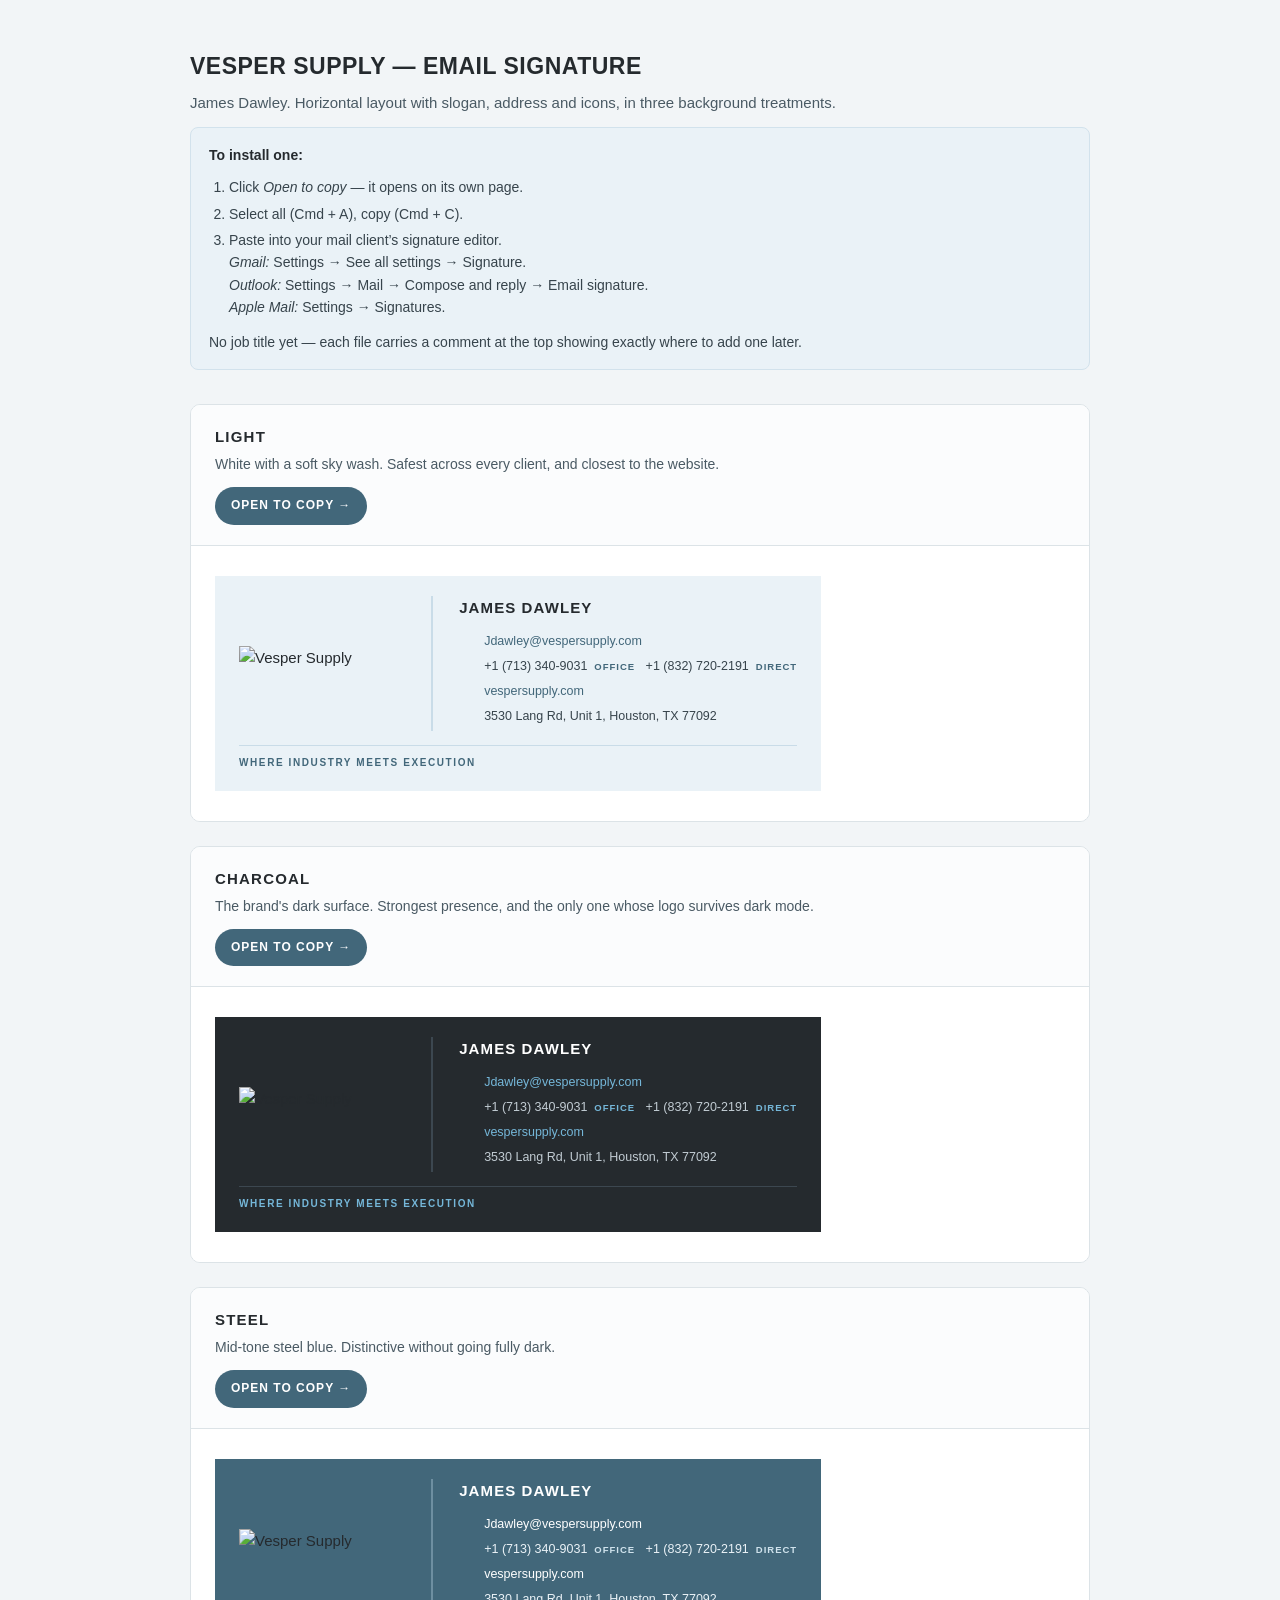
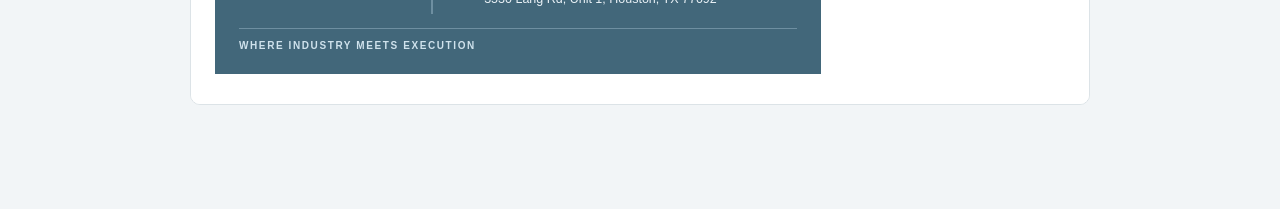
==== commit 5e83206d: "Drop the job title from the signatures Name stays as James Dawley. The title line is removed rather " ====
--- a/SIGNATURES/index.html
+++ b/SIGNATURES/index.html
@@ -1,7 +1,7 @@
 <!DOCTYPE html>
 <html lang="en"><head><meta charset="utf-8">
 <meta name="viewport" content="width=device-width,initial-scale=1">
-<title>Vesper Supply — email signature proposals</title>
+<title>Vesper Supply — email signature</title>
 <style>
   body{margin:0;background:#F2F5F7;color:#252A2E;
        font:15px/1.6 'Avenir Next',Avenir,'Segoe UI',Arial,sans-serif;}
@@ -22,7 +22,7 @@
 </style></head>
 <body><div class="wrap">
   <h1>Vesper Supply — email signature</h1>
-  <p class="sub">Horizontal layout with slogan, address and icons. Three background treatments.</p>
+  <p class="sub">James Dawley. Horizontal layout with slogan, address and icons, in three background treatments.</p>
   <div class="note">
     <strong>To install one:</strong>
     <ol>
@@ -33,6 +33,7 @@
         <em>Outlook:</em> Settings → Mail → Compose and reply → Email signature.<br>
         <em>Apple&nbsp;Mail:</em> Settings → Signatures.</li>
     </ol>
+    <p style="margin:12px 0 0;">No job title yet — each file carries a comment at the top showing exactly where to add one later.</p>
   </div>
   <section class="opt">
     <div class="opt__head">
@@ -49,8 +50,7 @@
         </td>
         <td style="padding:0;border-left:2px solid #C9DCE8;">&nbsp;</td>
         <td style="padding:0 0 0 22px;vertical-align:middle;">
-          <div style="font-family:'Avenir Next', Avenir, 'Segoe UI', Arial, Helvetica, sans-serif;font-size:15px;font-weight:700;letter-spacing:1.1px;text-transform:uppercase;color:#252A2E;padding-bottom:2px;">James Dawley</div>
-          <div style="font-family:'Avenir Next', Avenir, 'Segoe UI', Arial, Helvetica, sans-serif;font-size:12px;color:#42677A;padding-bottom:10px;">Title goes here</div>
+          <div style="font-family:'Avenir Next', Avenir, 'Segoe UI', Arial, Helvetica, sans-serif;font-size:15px;font-weight:700;letter-spacing:1.1px;text-transform:uppercase;color:#252A2E;padding-bottom:11px;">James Dawley</div>
           <table border="0" cellpadding="0" cellspacing="0" style="border-collapse:collapse;"><tr><td style="padding:0 9px 5px 0;vertical-align:middle;width:16px;"><img src="https://raw.githubusercontent.com/ikusaWorks/Vesper-Supply/main/MEDIA/signature-icons/mail-steel.png" width="14" height="14" alt="" style="display:block;border:0;outline:none;"></td><td style="padding:0 0 5px 0;vertical-align:middle;font-family:'Avenir Next', Avenir, 'Segoe UI', Arial, Helvetica, sans-serif;font-size:12.5px;color:#37444C;"><a href="mailto:Jdawley@vespersupply.com" style="color:#42677A;text-decoration:none;font-family:'Avenir Next', Avenir, 'Segoe UI', Arial, Helvetica, sans-serif;font-size:12.5px;font-weight:400;">Jdawley@vespersupply.com</a></td></tr><tr><td style="padding:0 9px 5px 0;vertical-align:middle;width:16px;"><img src="https://raw.githubusercontent.com/ikusaWorks/Vesper-Supply/main/MEDIA/signature-icons/phone-steel.png" width="14" height="14" alt="" style="display:block;border:0;outline:none;"></td><td style="padding:0 0 5px 0;vertical-align:middle;font-family:'Avenir Next', Avenir, 'Segoe UI', Arial, Helvetica, sans-serif;font-size:12.5px;color:#37444C;"><a href="tel:+17133409031" style="color:#37444C;text-decoration:none;font-family:'Avenir Next', Avenir, 'Segoe UI', Arial, Helvetica, sans-serif;font-size:12.5px;font-weight:400;">+1 (713) 340-9031</a> &nbsp;<span style="font-family:'Avenir Next', Avenir, 'Segoe UI', Arial, Helvetica, sans-serif;font-size:9.5px;letter-spacing:1px;text-transform:uppercase;color:#42677A;font-weight:600;">Office</span>&nbsp;&nbsp;&nbsp;<a href="tel:+18327202191" style="color:#37444C;text-decoration:none;font-family:'Avenir Next', Avenir, 'Segoe UI', Arial, Helvetica, sans-serif;font-size:12.5px;font-weight:400;">+1 (832) 720-2191</a> &nbsp;<span style="font-family:'Avenir Next', Avenir, 'Segoe UI', Arial, Helvetica, sans-serif;font-size:9.5px;letter-spacing:1px;text-transform:uppercase;color:#42677A;font-weight:600;">Direct</span></td></tr><tr><td style="padding:0 9px 5px 0;vertical-align:middle;width:16px;"><img src="https://raw.githubusercontent.com/ikusaWorks/Vesper-Supply/main/MEDIA/signature-icons/globe-steel.png" width="14" height="14" alt="" style="display:block;border:0;outline:none;"></td><td style="padding:0 0 5px 0;vertical-align:middle;font-family:'Avenir Next', Avenir, 'Segoe UI', Arial, Helvetica, sans-serif;font-size:12.5px;color:#37444C;"><a href="https://vespersupply.com" style="color:#42677A;text-decoration:none;font-family:'Avenir Next', Avenir, 'Segoe UI', Arial, Helvetica, sans-serif;font-size:12.5px;font-weight:400;">vespersupply.com</a></td></tr><tr><td style="padding:0 9px 5px 0;vertical-align:middle;width:16px;"><img src="https://raw.githubusercontent.com/ikusaWorks/Vesper-Supply/main/MEDIA/signature-icons/pin-steel.png" width="14" height="14" alt="" style="display:block;border:0;outline:none;"></td><td style="padding:0 0 5px 0;vertical-align:middle;font-family:'Avenir Next', Avenir, 'Segoe UI', Arial, Helvetica, sans-serif;font-size:12.5px;color:#37444C;"><span style="color:#37444C;">3530 Lang Rd, Unit 1, Houston, TX 77092</span></td></tr></table>
         </td>
       </tr>
@@ -78,8 +78,7 @@
         </td>
         <td style="padding:0;border-left:2px solid #3C4750;">&nbsp;</td>
         <td style="padding:0 0 0 22px;vertical-align:middle;">
-          <div style="font-family:'Avenir Next', Avenir, 'Segoe UI', Arial, Helvetica, sans-serif;font-size:15px;font-weight:700;letter-spacing:1.1px;text-transform:uppercase;color:#FFFFFF;padding-bottom:2px;">James Dawley</div>
-          <div style="font-family:'Avenir Next', Avenir, 'Segoe UI', Arial, Helvetica, sans-serif;font-size:12px;color:#75B7D9;padding-bottom:10px;">Title goes here</div>
+          <div style="font-family:'Avenir Next', Avenir, 'Segoe UI', Arial, Helvetica, sans-serif;font-size:15px;font-weight:700;letter-spacing:1.1px;text-transform:uppercase;color:#FFFFFF;padding-bottom:11px;">James Dawley</div>
           <table border="0" cellpadding="0" cellspacing="0" style="border-collapse:collapse;"><tr><td style="padding:0 9px 5px 0;vertical-align:middle;width:16px;"><img src="https://raw.githubusercontent.com/ikusaWorks/Vesper-Supply/main/MEDIA/signature-icons/mail-sky.png" width="14" height="14" alt="" style="display:block;border:0;outline:none;"></td><td style="padding:0 0 5px 0;vertical-align:middle;font-family:'Avenir Next', Avenir, 'Segoe UI', Arial, Helvetica, sans-serif;font-size:12.5px;color:#C2CCD3;"><a href="mailto:Jdawley@vespersupply.com" style="color:#75B7D9;text-decoration:none;font-family:'Avenir Next', Avenir, 'Segoe UI', Arial, Helvetica, sans-serif;font-size:12.5px;font-weight:400;">Jdawley@vespersupply.com</a></td></tr><tr><td style="padding:0 9px 5px 0;vertical-align:middle;width:16px;"><img src="https://raw.githubusercontent.com/ikusaWorks/Vesper-Supply/main/MEDIA/signature-icons/phone-sky.png" width="14" height="14" alt="" style="display:block;border:0;outline:none;"></td><td style="padding:0 0 5px 0;vertical-align:middle;font-family:'Avenir Next', Avenir, 'Segoe UI', Arial, Helvetica, sans-serif;font-size:12.5px;color:#C2CCD3;"><a href="tel:+17133409031" style="color:#C2CCD3;text-decoration:none;font-family:'Avenir Next', Avenir, 'Segoe UI', Arial, Helvetica, sans-serif;font-size:12.5px;font-weight:400;">+1 (713) 340-9031</a> &nbsp;<span style="font-family:'Avenir Next', Avenir, 'Segoe UI', Arial, Helvetica, sans-serif;font-size:9.5px;letter-spacing:1px;text-transform:uppercase;color:#75B7D9;font-weight:600;">Office</span>&nbsp;&nbsp;&nbsp;<a href="tel:+18327202191" style="color:#C2CCD3;text-decoration:none;font-family:'Avenir Next', Avenir, 'Segoe UI', Arial, Helvetica, sans-serif;font-size:12.5px;font-weight:400;">+1 (832) 720-2191</a> &nbsp;<span style="font-family:'Avenir Next', Avenir, 'Segoe UI', Arial, Helvetica, sans-serif;font-size:9.5px;letter-spacing:1px;text-transform:uppercase;color:#75B7D9;font-weight:600;">Direct</span></td></tr><tr><td style="padding:0 9px 5px 0;vertical-align:middle;width:16px;"><img src="https://raw.githubusercontent.com/ikusaWorks/Vesper-Supply/main/MEDIA/signature-icons/globe-sky.png" width="14" height="14" alt="" style="display:block;border:0;outline:none;"></td><td style="padding:0 0 5px 0;vertical-align:middle;font-family:'Avenir Next', Avenir, 'Segoe UI', Arial, Helvetica, sans-serif;font-size:12.5px;color:#C2CCD3;"><a href="https://vespersupply.com" style="color:#75B7D9;text-decoration:none;font-family:'Avenir Next', Avenir, 'Segoe UI', Arial, Helvetica, sans-serif;font-size:12.5px;font-weight:400;">vespersupply.com</a></td></tr><tr><td style="padding:0 9px 5px 0;vertical-align:middle;width:16px;"><img src="https://raw.githubusercontent.com/ikusaWorks/Vesper-Supply/main/MEDIA/signature-icons/pin-sky.png" width="14" height="14" alt="" style="display:block;border:0;outline:none;"></td><td style="padding:0 0 5px 0;vertical-align:middle;font-family:'Avenir Next', Avenir, 'Segoe UI', Arial, Helvetica, sans-serif;font-size:12.5px;color:#C2CCD3;"><span style="color:#C2CCD3;">3530 Lang Rd, Unit 1, Houston, TX 77092</span></td></tr></table>
         </td>
       </tr>
@@ -107,8 +106,7 @@
         </td>
         <td style="padding:0;border-left:2px solid #6E8FA1;">&nbsp;</td>
         <td style="padding:0 0 0 22px;vertical-align:middle;">
-          <div style="font-family:'Avenir Next', Avenir, 'Segoe UI', Arial, Helvetica, sans-serif;font-size:15px;font-weight:700;letter-spacing:1.1px;text-transform:uppercase;color:#FFFFFF;padding-bottom:2px;">James Dawley</div>
-          <div style="font-family:'Avenir Next', Avenir, 'Segoe UI', Arial, Helvetica, sans-serif;font-size:12px;color:#D3E4EE;padding-bottom:10px;">Title goes here</div>
+          <div style="font-family:'Avenir Next', Avenir, 'Segoe UI', Arial, Helvetica, sans-serif;font-size:15px;font-weight:700;letter-spacing:1.1px;text-transform:uppercase;color:#FFFFFF;padding-bottom:11px;">James Dawley</div>
           <table border="0" cellpadding="0" cellspacing="0" style="border-collapse:collapse;"><tr><td style="padding:0 9px 5px 0;vertical-align:middle;width:16px;"><img src="https://raw.githubusercontent.com/ikusaWorks/Vesper-Supply/main/MEDIA/signature-icons/mail-white.png" width="14" height="14" alt="" style="display:block;border:0;outline:none;"></td><td style="padding:0 0 5px 0;vertical-align:middle;font-family:'Avenir Next', Avenir, 'Segoe UI', Arial, Helvetica, sans-serif;font-size:12.5px;color:#EAF2F7;"><a href="mailto:Jdawley@vespersupply.com" style="color:#FFFFFF;text-decoration:none;font-family:'Avenir Next', Avenir, 'Segoe UI', Arial, Helvetica, sans-serif;font-size:12.5px;font-weight:400;">Jdawley@vespersupply.com</a></td></tr><tr><td style="padding:0 9px 5px 0;vertical-align:middle;width:16px;"><img src="https://raw.githubusercontent.com/ikusaWorks/Vesper-Supply/main/MEDIA/signature-icons/phone-white.png" width="14" height="14" alt="" style="display:block;border:0;outline:none;"></td><td style="padding:0 0 5px 0;vertical-align:middle;font-family:'Avenir Next', Avenir, 'Segoe UI', Arial, Helvetica, sans-serif;font-size:12.5px;color:#EAF2F7;"><a href="tel:+17133409031" style="color:#EAF2F7;text-decoration:none;font-family:'Avenir Next', Avenir, 'Segoe UI', Arial, Helvetica, sans-serif;font-size:12.5px;font-weight:400;">+1 (713) 340-9031</a> &nbsp;<span style="font-family:'Avenir Next', Avenir, 'Segoe UI', Arial, Helvetica, sans-serif;font-size:9.5px;letter-spacing:1px;text-transform:uppercase;color:#CFE2EC;font-weight:600;">Office</span>&nbsp;&nbsp;&nbsp;<a href="tel:+18327202191" style="color:#EAF2F7;text-decoration:none;font-family:'Avenir Next', Avenir, 'Segoe UI', Arial, Helvetica, sans-serif;font-size:12.5px;font-weight:400;">+1 (832) 720-2191</a> &nbsp;<span style="font-family:'Avenir Next', Avenir, 'Segoe UI', Arial, Helvetica, sans-serif;font-size:9.5px;letter-spacing:1px;text-transform:uppercase;color:#CFE2EC;font-weight:600;">Direct</span></td></tr><tr><td style="padding:0 9px 5px 0;vertical-align:middle;width:16px;"><img src="https://raw.githubusercontent.com/ikusaWorks/Vesper-Supply/main/MEDIA/signature-icons/globe-white.png" width="14" height="14" alt="" style="display:block;border:0;outline:none;"></td><td style="padding:0 0 5px 0;vertical-align:middle;font-family:'Avenir Next', Avenir, 'Segoe UI', Arial, Helvetica, sans-serif;font-size:12.5px;color:#EAF2F7;"><a href="https://vespersupply.com" style="color:#FFFFFF;text-decoration:none;font-family:'Avenir Next', Avenir, 'Segoe UI', Arial, Helvetica, sans-serif;font-size:12.5px;font-weight:400;">vespersupply.com</a></td></tr><tr><td style="padding:0 9px 5px 0;vertical-align:middle;width:16px;"><img src="https://raw.githubusercontent.com/ikusaWorks/Vesper-Supply/main/MEDIA/signature-icons/pin-white.png" width="14" height="14" alt="" style="display:block;border:0;outline:none;"></td><td style="padding:0 0 5px 0;vertical-align:middle;font-family:'Avenir Next', Avenir, 'Segoe UI', Arial, Helvetica, sans-serif;font-size:12.5px;color:#EAF2F7;"><span style="color:#EAF2F7;">3530 Lang Rd, Unit 1, Houston, TX 77092</span></td></tr></table>
         </td>
       </tr>
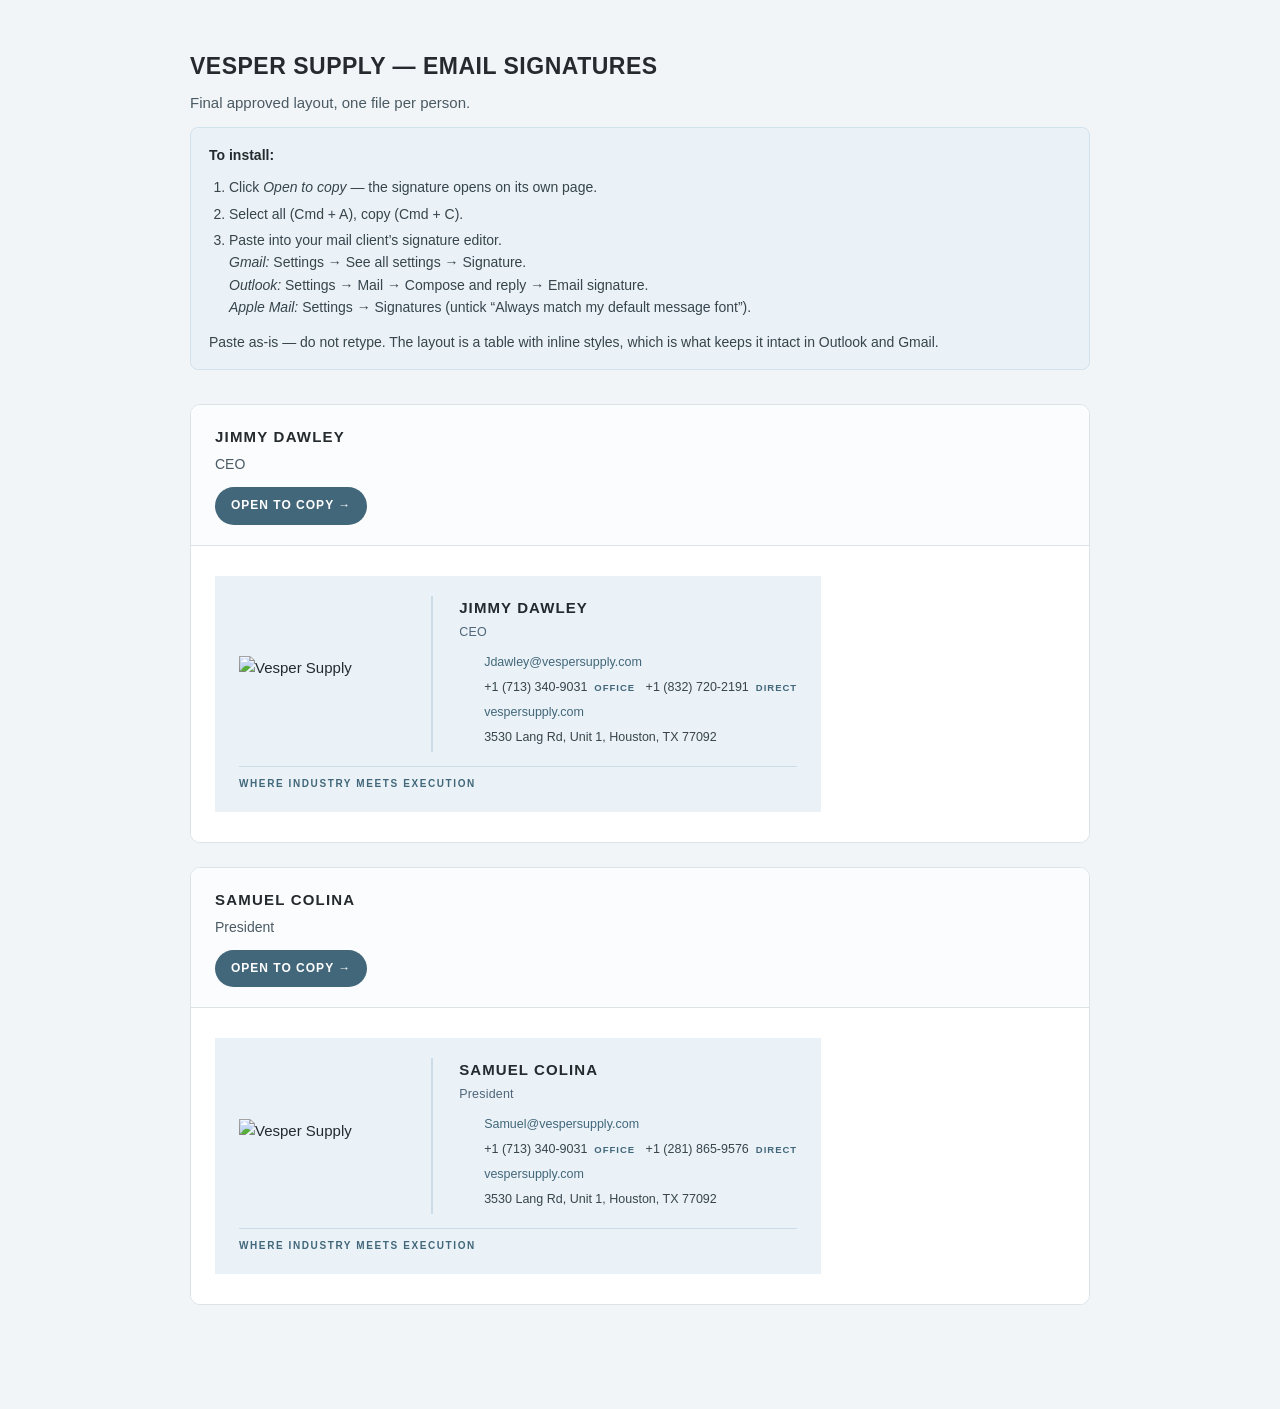
==== commit 0b40f87d: "Final signatures for Jimmy Dawley and Samuel Colina The client picked the light treatment, so that l" ====
--- a/SIGNATURES/index.html
+++ b/SIGNATURES/index.html
@@ -1,7 +1,7 @@
 <!DOCTYPE html>
 <html lang="en"><head><meta charset="utf-8">
 <meta name="viewport" content="width=device-width,initial-scale=1">
-<title>Vesper Supply — email signature</title>
+<title>Vesper Supply — email signatures</title>
 <style>
   body{margin:0;background:#F2F5F7;color:#252A2E;
        font:15px/1.6 'Avenir Next',Avenir,'Segoe UI',Arial,sans-serif;}
@@ -18,28 +18,30 @@
   .opt__head p{margin:0 0 12px;color:#4A5A64;font-size:14px;}
   .btn{display:inline-block;background:#42677A;color:#fff;text-decoration:none;font-size:12px;
        letter-spacing:1px;text-transform:uppercase;font-weight:600;padding:9px 16px;border-radius:999px;}
-  .preview{padding:30px 24px;background:#fff;}
+  .preview{padding:30px 24px;background:#fff;overflow-x:auto;}
 </style></head>
 <body><div class="wrap">
-  <h1>Vesper Supply — email signature</h1>
-  <p class="sub">James Dawley. Horizontal layout with slogan, address and icons, in three background treatments.</p>
+  <h1>Vesper Supply — email signatures</h1>
+  <p class="sub">Final approved layout, one file per person.</p>
   <div class="note">
-    <strong>To install one:</strong>
+    <strong>To install:</strong>
     <ol>
-      <li>Click <em>Open to copy</em> — it opens on its own page.</li>
+      <li>Click <em>Open to copy</em> — the signature opens on its own page.</li>
       <li>Select all (Cmd&nbsp;+&nbsp;A), copy (Cmd&nbsp;+&nbsp;C).</li>
       <li>Paste into your mail client&rsquo;s signature editor.<br>
         <em>Gmail:</em> Settings → See all settings → Signature.<br>
         <em>Outlook:</em> Settings → Mail → Compose and reply → Email signature.<br>
-        <em>Apple&nbsp;Mail:</em> Settings → Signatures.</li>
+        <em>Apple&nbsp;Mail:</em> Settings → Signatures (untick
+        &ldquo;Always match my default message font&rdquo;).</li>
     </ol>
-    <p style="margin:12px 0 0;">No job title yet — each file carries a comment at the top showing exactly where to add one later.</p>
+    <p style="margin:12px 0 0;">Paste as-is — do not retype. The layout is a table with
+    inline styles, which is what keeps it intact in Outlook and Gmail.</p>
   </div>
   <section class="opt">
     <div class="opt__head">
-      <h2>Light</h2>
-      <p>White with a soft sky wash. Safest across every client, and closest to the website.</p>
-      <a class="btn" href="signature-a-light.html" target="_blank" rel="noopener">Open to copy &rarr;</a>
+      <h2>Jimmy Dawley</h2>
+      <p>CEO</p>
+      <a class="btn" href="signature-jimmy-dawley.html" target="_blank" rel="noopener">Open to copy &rarr;</a>
     </div>
     <div class="preview"><table border="0" cellpadding="0" cellspacing="0" style="border-collapse:collapse;background-color:#EAF2F7;">
   <tr><td style="padding:20px 24px;">
@@ -50,7 +52,8 @@
         </td>
         <td style="padding:0;border-left:2px solid #C9DCE8;">&nbsp;</td>
         <td style="padding:0 0 0 22px;vertical-align:middle;">
-          <div style="font-family:'Avenir Next', Avenir, 'Segoe UI', Arial, Helvetica, sans-serif;font-size:15px;font-weight:700;letter-spacing:1.1px;text-transform:uppercase;color:#252A2E;padding-bottom:11px;">James Dawley</div>
+          <div style="font-family:'Avenir Next', Avenir, 'Segoe UI', Arial, Helvetica, sans-serif;font-size:15px;font-weight:700;letter-spacing:1.1px;text-transform:uppercase;color:#252A2E;padding-bottom:2px;">Jimmy Dawley</div>
+          <div style="font-family:'Avenir Next', Avenir, 'Segoe UI', Arial, Helvetica, sans-serif;font-size:12.5px;font-weight:400;letter-spacing:0.2px;color:#4F6579;padding-bottom:10px;">CEO</div>
           <table border="0" cellpadding="0" cellspacing="0" style="border-collapse:collapse;"><tr><td style="padding:0 9px 5px 0;vertical-align:middle;width:16px;"><img src="https://raw.githubusercontent.com/ikusaWorks/Vesper-Supply/main/MEDIA/signature-icons/mail-steel.png" width="14" height="14" alt="" style="display:block;border:0;outline:none;"></td><td style="padding:0 0 5px 0;vertical-align:middle;font-family:'Avenir Next', Avenir, 'Segoe UI', Arial, Helvetica, sans-serif;font-size:12.5px;color:#37444C;"><a href="mailto:Jdawley@vespersupply.com" style="color:#42677A;text-decoration:none;font-family:'Avenir Next', Avenir, 'Segoe UI', Arial, Helvetica, sans-serif;font-size:12.5px;font-weight:400;">Jdawley@vespersupply.com</a></td></tr><tr><td style="padding:0 9px 5px 0;vertical-align:middle;width:16px;"><img src="https://raw.githubusercontent.com/ikusaWorks/Vesper-Supply/main/MEDIA/signature-icons/phone-steel.png" width="14" height="14" alt="" style="display:block;border:0;outline:none;"></td><td style="padding:0 0 5px 0;vertical-align:middle;font-family:'Avenir Next', Avenir, 'Segoe UI', Arial, Helvetica, sans-serif;font-size:12.5px;color:#37444C;"><a href="tel:+17133409031" style="color:#37444C;text-decoration:none;font-family:'Avenir Next', Avenir, 'Segoe UI', Arial, Helvetica, sans-serif;font-size:12.5px;font-weight:400;">+1 (713) 340-9031</a> &nbsp;<span style="font-family:'Avenir Next', Avenir, 'Segoe UI', Arial, Helvetica, sans-serif;font-size:9.5px;letter-spacing:1px;text-transform:uppercase;color:#42677A;font-weight:600;">Office</span>&nbsp;&nbsp;&nbsp;<a href="tel:+18327202191" style="color:#37444C;text-decoration:none;font-family:'Avenir Next', Avenir, 'Segoe UI', Arial, Helvetica, sans-serif;font-size:12.5px;font-weight:400;">+1 (832) 720-2191</a> &nbsp;<span style="font-family:'Avenir Next', Avenir, 'Segoe UI', Arial, Helvetica, sans-serif;font-size:9.5px;letter-spacing:1px;text-transform:uppercase;color:#42677A;font-weight:600;">Direct</span></td></tr><tr><td style="padding:0 9px 5px 0;vertical-align:middle;width:16px;"><img src="https://raw.githubusercontent.com/ikusaWorks/Vesper-Supply/main/MEDIA/signature-icons/globe-steel.png" width="14" height="14" alt="" style="display:block;border:0;outline:none;"></td><td style="padding:0 0 5px 0;vertical-align:middle;font-family:'Avenir Next', Avenir, 'Segoe UI', Arial, Helvetica, sans-serif;font-size:12.5px;color:#37444C;"><a href="https://vespersupply.com" style="color:#42677A;text-decoration:none;font-family:'Avenir Next', Avenir, 'Segoe UI', Arial, Helvetica, sans-serif;font-size:12.5px;font-weight:400;">vespersupply.com</a></td></tr><tr><td style="padding:0 9px 5px 0;vertical-align:middle;width:16px;"><img src="https://raw.githubusercontent.com/ikusaWorks/Vesper-Supply/main/MEDIA/signature-icons/pin-steel.png" width="14" height="14" alt="" style="display:block;border:0;outline:none;"></td><td style="padding:0 0 5px 0;vertical-align:middle;font-family:'Avenir Next', Avenir, 'Segoe UI', Arial, Helvetica, sans-serif;font-size:12.5px;color:#37444C;"><span style="color:#37444C;">3530 Lang Rd, Unit 1, Houston, TX 77092</span></td></tr></table>
         </td>
       </tr>
@@ -65,58 +68,31 @@
   </section>
   <section class="opt">
     <div class="opt__head">
-      <h2>Charcoal</h2>
-      <p>The brand's dark surface. Strongest presence, and the only one whose logo survives dark mode.</p>
-      <a class="btn" href="signature-b-charcoal.html" target="_blank" rel="noopener">Open to copy &rarr;</a>
+      <h2>Samuel Colina</h2>
+      <p>President</p>
+      <a class="btn" href="signature-samuel-colina.html" target="_blank" rel="noopener">Open to copy &rarr;</a>
     </div>
-    <div class="preview"><table border="0" cellpadding="0" cellspacing="0" style="border-collapse:collapse;background-color:#252A2E;">
+    <div class="preview"><table border="0" cellpadding="0" cellspacing="0" style="border-collapse:collapse;background-color:#EAF2F7;">
   <tr><td style="padding:20px 24px;">
     <table border="0" cellpadding="0" cellspacing="0" style="border-collapse:collapse;">
       <tr>
         <td style="padding:0 22px 0 0;vertical-align:middle;">
-          <img src="https://raw.githubusercontent.com/ikusaWorks/Vesper-Supply/main/MEDIA/logo/vesper-lockup-light.png" width="170" height="35" alt="Vesper Supply" style="display:block;border:0;outline:none;">
+          <img src="https://raw.githubusercontent.com/ikusaWorks/Vesper-Supply/main/MEDIA/logo/vesper-lockup.png" width="170" height="35" alt="Vesper Supply" style="display:block;border:0;outline:none;">
         </td>
-        <td style="padding:0;border-left:2px solid #3C4750;">&nbsp;</td>
+        <td style="padding:0;border-left:2px solid #C9DCE8;">&nbsp;</td>
         <td style="padding:0 0 0 22px;vertical-align:middle;">
-          <div style="font-family:'Avenir Next', Avenir, 'Segoe UI', Arial, Helvetica, sans-serif;font-size:15px;font-weight:700;letter-spacing:1.1px;text-transform:uppercase;color:#FFFFFF;padding-bottom:11px;">James Dawley</div>
-          <table border="0" cellpadding="0" cellspacing="0" style="border-collapse:collapse;"><tr><td style="padding:0 9px 5px 0;vertical-align:middle;width:16px;"><img src="https://raw.githubusercontent.com/ikusaWorks/Vesper-Supply/main/MEDIA/signature-icons/mail-sky.png" width="14" height="14" alt="" style="display:block;border:0;outline:none;"></td><td style="padding:0 0 5px 0;vertical-align:middle;font-family:'Avenir Next', Avenir, 'Segoe UI', Arial, Helvetica, sans-serif;font-size:12.5px;color:#C2CCD3;"><a href="mailto:Jdawley@vespersupply.com" style="color:#75B7D9;text-decoration:none;font-family:'Avenir Next', Avenir, 'Segoe UI', Arial, Helvetica, sans-serif;font-size:12.5px;font-weight:400;">Jdawley@vespersupply.com</a></td></tr><tr><td style="padding:0 9px 5px 0;vertical-align:middle;width:16px;"><img src="https://raw.githubusercontent.com/ikusaWorks/Vesper-Supply/main/MEDIA/signature-icons/phone-sky.png" width="14" height="14" alt="" style="display:block;border:0;outline:none;"></td><td style="padding:0 0 5px 0;vertical-align:middle;font-family:'Avenir Next', Avenir, 'Segoe UI', Arial, Helvetica, sans-serif;font-size:12.5px;color:#C2CCD3;"><a href="tel:+17133409031" style="color:#C2CCD3;text-decoration:none;font-family:'Avenir Next', Avenir, 'Segoe UI', Arial, Helvetica, sans-serif;font-size:12.5px;font-weight:400;">+1 (713) 340-9031</a> &nbsp;<span style="font-family:'Avenir Next', Avenir, 'Segoe UI', Arial, Helvetica, sans-serif;font-size:9.5px;letter-spacing:1px;text-transform:uppercase;color:#75B7D9;font-weight:600;">Office</span>&nbsp;&nbsp;&nbsp;<a href="tel:+18327202191" style="color:#C2CCD3;text-decoration:none;font-family:'Avenir Next', Avenir, 'Segoe UI', Arial, Helvetica, sans-serif;font-size:12.5px;font-weight:400;">+1 (832) 720-2191</a> &nbsp;<span style="font-family:'Avenir Next', Avenir, 'Segoe UI', Arial, Helvetica, sans-serif;font-size:9.5px;letter-spacing:1px;text-transform:uppercase;color:#75B7D9;font-weight:600;">Direct</span></td></tr><tr><td style="padding:0 9px 5px 0;vertical-align:middle;width:16px;"><img src="https://raw.githubusercontent.com/ikusaWorks/Vesper-Supply/main/MEDIA/signature-icons/globe-sky.png" width="14" height="14" alt="" style="display:block;border:0;outline:none;"></td><td style="padding:0 0 5px 0;vertical-align:middle;font-family:'Avenir Next', Avenir, 'Segoe UI', Arial, Helvetica, sans-serif;font-size:12.5px;color:#C2CCD3;"><a href="https://vespersupply.com" style="color:#75B7D9;text-decoration:none;font-family:'Avenir Next', Avenir, 'Segoe UI', Arial, Helvetica, sans-serif;font-size:12.5px;font-weight:400;">vespersupply.com</a></td></tr><tr><td style="padding:0 9px 5px 0;vertical-align:middle;width:16px;"><img src="https://raw.githubusercontent.com/ikusaWorks/Vesper-Supply/main/MEDIA/signature-icons/pin-sky.png" width="14" height="14" alt="" style="display:block;border:0;outline:none;"></td><td style="padding:0 0 5px 0;vertical-align:middle;font-family:'Avenir Next', Avenir, 'Segoe UI', Arial, Helvetica, sans-serif;font-size:12.5px;color:#C2CCD3;"><span style="color:#C2CCD3;">3530 Lang Rd, Unit 1, Houston, TX 77092</span></td></tr></table>
+          <div style="font-family:'Avenir Next', Avenir, 'Segoe UI', Arial, Helvetica, sans-serif;font-size:15px;font-weight:700;letter-spacing:1.1px;text-transform:uppercase;color:#252A2E;padding-bottom:2px;">Samuel Colina</div>
+          <div style="font-family:'Avenir Next', Avenir, 'Segoe UI', Arial, Helvetica, sans-serif;font-size:12.5px;font-weight:400;letter-spacing:0.2px;color:#4F6579;padding-bottom:10px;">President</div>
+          <table border="0" cellpadding="0" cellspacing="0" style="border-collapse:collapse;"><tr><td style="padding:0 9px 5px 0;vertical-align:middle;width:16px;"><img src="https://raw.githubusercontent.com/ikusaWorks/Vesper-Supply/main/MEDIA/signature-icons/mail-steel.png" width="14" height="14" alt="" style="display:block;border:0;outline:none;"></td><td style="padding:0 0 5px 0;vertical-align:middle;font-family:'Avenir Next', Avenir, 'Segoe UI', Arial, Helvetica, sans-serif;font-size:12.5px;color:#37444C;"><a href="mailto:Samuel@vespersupply.com" style="color:#42677A;text-decoration:none;font-family:'Avenir Next', Avenir, 'Segoe UI', Arial, Helvetica, sans-serif;font-size:12.5px;font-weight:400;">Samuel@vespersupply.com</a></td></tr><tr><td style="padding:0 9px 5px 0;vertical-align:middle;width:16px;"><img src="https://raw.githubusercontent.com/ikusaWorks/Vesper-Supply/main/MEDIA/signature-icons/phone-steel.png" width="14" height="14" alt="" style="display:block;border:0;outline:none;"></td><td style="padding:0 0 5px 0;vertical-align:middle;font-family:'Avenir Next', Avenir, 'Segoe UI', Arial, Helvetica, sans-serif;font-size:12.5px;color:#37444C;"><a href="tel:+17133409031" style="color:#37444C;text-decoration:none;font-family:'Avenir Next', Avenir, 'Segoe UI', Arial, Helvetica, sans-serif;font-size:12.5px;font-weight:400;">+1 (713) 340-9031</a> &nbsp;<span style="font-family:'Avenir Next', Avenir, 'Segoe UI', Arial, Helvetica, sans-serif;font-size:9.5px;letter-spacing:1px;text-transform:uppercase;color:#42677A;font-weight:600;">Office</span>&nbsp;&nbsp;&nbsp;<a href="tel:+12818659576" style="color:#37444C;text-decoration:none;font-family:'Avenir Next', Avenir, 'Segoe UI', Arial, Helvetica, sans-serif;font-size:12.5px;font-weight:400;">+1 (281) 865-9576</a> &nbsp;<span style="font-family:'Avenir Next', Avenir, 'Segoe UI', Arial, Helvetica, sans-serif;font-size:9.5px;letter-spacing:1px;text-transform:uppercase;color:#42677A;font-weight:600;">Direct</span></td></tr><tr><td style="padding:0 9px 5px 0;vertical-align:middle;width:16px;"><img src="https://raw.githubusercontent.com/ikusaWorks/Vesper-Supply/main/MEDIA/signature-icons/globe-steel.png" width="14" height="14" alt="" style="display:block;border:0;outline:none;"></td><td style="padding:0 0 5px 0;vertical-align:middle;font-family:'Avenir Next', Avenir, 'Segoe UI', Arial, Helvetica, sans-serif;font-size:12.5px;color:#37444C;"><a href="https://vespersupply.com" style="color:#42677A;text-decoration:none;font-family:'Avenir Next', Avenir, 'Segoe UI', Arial, Helvetica, sans-serif;font-size:12.5px;font-weight:400;">vespersupply.com</a></td></tr><tr><td style="padding:0 9px 5px 0;vertical-align:middle;width:16px;"><img src="https://raw.githubusercontent.com/ikusaWorks/Vesper-Supply/main/MEDIA/signature-icons/pin-steel.png" width="14" height="14" alt="" style="display:block;border:0;outline:none;"></td><td style="padding:0 0 5px 0;vertical-align:middle;font-family:'Avenir Next', Avenir, 'Segoe UI', Arial, Helvetica, sans-serif;font-size:12.5px;color:#37444C;"><span style="color:#37444C;">3530 Lang Rd, Unit 1, Houston, TX 77092</span></td></tr></table>
         </td>
       </tr>
       <tr>
         <td colspan="3" style="padding:14px 0 0 0;">
-          <div style="border-top:1px solid #3C4750;padding-top:9px;font-family:'Avenir Next', Avenir, 'Segoe UI', Arial, Helvetica, sans-serif;font-size:10px;letter-spacing:1.6px;text-transform:uppercase;color:#75B7D9;font-weight:600;">Where industry meets execution</div>
+          <div style="border-top:1px solid #C9DCE8;padding-top:9px;font-family:'Avenir Next', Avenir, 'Segoe UI', Arial, Helvetica, sans-serif;font-size:10px;letter-spacing:1.6px;text-transform:uppercase;color:#42677A;font-weight:600;">Where industry meets execution</div>
         </td>
       </tr>
     </table>
   </td></tr>
 </table></div>
   </section>
-  <section class="opt">
-    <div class="opt__head">
-      <h2>Steel</h2>
-      <p>Mid-tone steel blue. Distinctive without going fully dark.</p>
-      <a class="btn" href="signature-c-steel.html" target="_blank" rel="noopener">Open to copy &rarr;</a>
-    </div>
-    <div class="preview"><table border="0" cellpadding="0" cellspacing="0" style="border-collapse:collapse;background-color:#42677A;">
-  <tr><td style="padding:20px 24px;">
-    <table border="0" cellpadding="0" cellspacing="0" style="border-collapse:collapse;">
-      <tr>
-        <td style="padding:0 22px 0 0;vertical-align:middle;">
-          <img src="https://raw.githubusercontent.com/ikusaWorks/Vesper-Supply/main/MEDIA/logo/vesper-lockup-light.png" width="170" height="35" alt="Vesper Supply" style="display:block;border:0;outline:none;">
-        </td>
-        <td style="padding:0;border-left:2px solid #6E8FA1;">&nbsp;</td>
-        <td style="padding:0 0 0 22px;vertical-align:middle;">
-          <div style="font-family:'Avenir Next', Avenir, 'Segoe UI', Arial, Helvetica, sans-serif;font-size:15px;font-weight:700;letter-spacing:1.1px;text-transform:uppercase;color:#FFFFFF;padding-bottom:11px;">James Dawley</div>
-          <table border="0" cellpadding="0" cellspacing="0" style="border-collapse:collapse;"><tr><td style="padding:0 9px 5px 0;vertical-align:middle;width:16px;"><img src="https://raw.githubusercontent.com/ikusaWorks/Vesper-Supply/main/MEDIA/signature-icons/mail-white.png" width="14" height="14" alt="" style="display:block;border:0;outline:none;"></td><td style="padding:0 0 5px 0;vertical-align:middle;font-family:'Avenir Next', Avenir, 'Segoe UI', Arial, Helvetica, sans-serif;font-size:12.5px;color:#EAF2F7;"><a href="mailto:Jdawley@vespersupply.com" style="color:#FFFFFF;text-decoration:none;font-family:'Avenir Next', Avenir, 'Segoe UI', Arial, Helvetica, sans-serif;font-size:12.5px;font-weight:400;">Jdawley@vespersupply.com</a></td></tr><tr><td style="padding:0 9px 5px 0;vertical-align:middle;width:16px;"><img src="https://raw.githubusercontent.com/ikusaWorks/Vesper-Supply/main/MEDIA/signature-icons/phone-white.png" width="14" height="14" alt="" style="display:block;border:0;outline:none;"></td><td style="padding:0 0 5px 0;vertical-align:middle;font-family:'Avenir Next', Avenir, 'Segoe UI', Arial, Helvetica, sans-serif;font-size:12.5px;color:#EAF2F7;"><a href="tel:+17133409031" style="color:#EAF2F7;text-decoration:none;font-family:'Avenir Next', Avenir, 'Segoe UI', Arial, Helvetica, sans-serif;font-size:12.5px;font-weight:400;">+1 (713) 340-9031</a> &nbsp;<span style="font-family:'Avenir Next', Avenir, 'Segoe UI', Arial, Helvetica, sans-serif;font-size:9.5px;letter-spacing:1px;text-transform:uppercase;color:#CFE2EC;font-weight:600;">Office</span>&nbsp;&nbsp;&nbsp;<a href="tel:+18327202191" style="color:#EAF2F7;text-decoration:none;font-family:'Avenir Next', Avenir, 'Segoe UI', Arial, Helvetica, sans-serif;font-size:12.5px;font-weight:400;">+1 (832) 720-2191</a> &nbsp;<span style="font-family:'Avenir Next', Avenir, 'Segoe UI', Arial, Helvetica, sans-serif;font-size:9.5px;letter-spacing:1px;text-transform:uppercase;color:#CFE2EC;font-weight:600;">Direct</span></td></tr><tr><td style="padding:0 9px 5px 0;vertical-align:middle;width:16px;"><img src="https://raw.githubusercontent.com/ikusaWorks/Vesper-Supply/main/MEDIA/signature-icons/globe-white.png" width="14" height="14" alt="" style="display:block;border:0;outline:none;"></td><td style="padding:0 0 5px 0;vertical-align:middle;font-family:'Avenir Next', Avenir, 'Segoe UI', Arial, Helvetica, sans-serif;font-size:12.5px;color:#EAF2F7;"><a href="https://vespersupply.com" style="color:#FFFFFF;text-decoration:none;font-family:'Avenir Next', Avenir, 'Segoe UI', Arial, Helvetica, sans-serif;font-size:12.5px;font-weight:400;">vespersupply.com</a></td></tr><tr><td style="padding:0 9px 5px 0;vertical-align:middle;width:16px;"><img src="https://raw.githubusercontent.com/ikusaWorks/Vesper-Supply/main/MEDIA/signature-icons/pin-white.png" width="14" height="14" alt="" style="display:block;border:0;outline:none;"></td><td style="padding:0 0 5px 0;vertical-align:middle;font-family:'Avenir Next', Avenir, 'Segoe UI', Arial, Helvetica, sans-serif;font-size:12.5px;color:#EAF2F7;"><span style="color:#EAF2F7;">3530 Lang Rd, Unit 1, Houston, TX 77092</span></td></tr></table>
-        </td>
-      </tr>
-      <tr>
-        <td colspan="3" style="padding:14px 0 0 0;">
-          <div style="border-top:1px solid #6E8FA1;padding-top:9px;font-family:'Avenir Next', Avenir, 'Segoe UI', Arial, Helvetica, sans-serif;font-size:10px;letter-spacing:1.6px;text-transform:uppercase;color:#CFE2EC;font-weight:600;">Where industry meets execution</div>
-        </td>
-      </tr>
-    </table>
-  </td></tr>
-</table></div>
-  </section>
-</div></body></html>+</div></body></html>
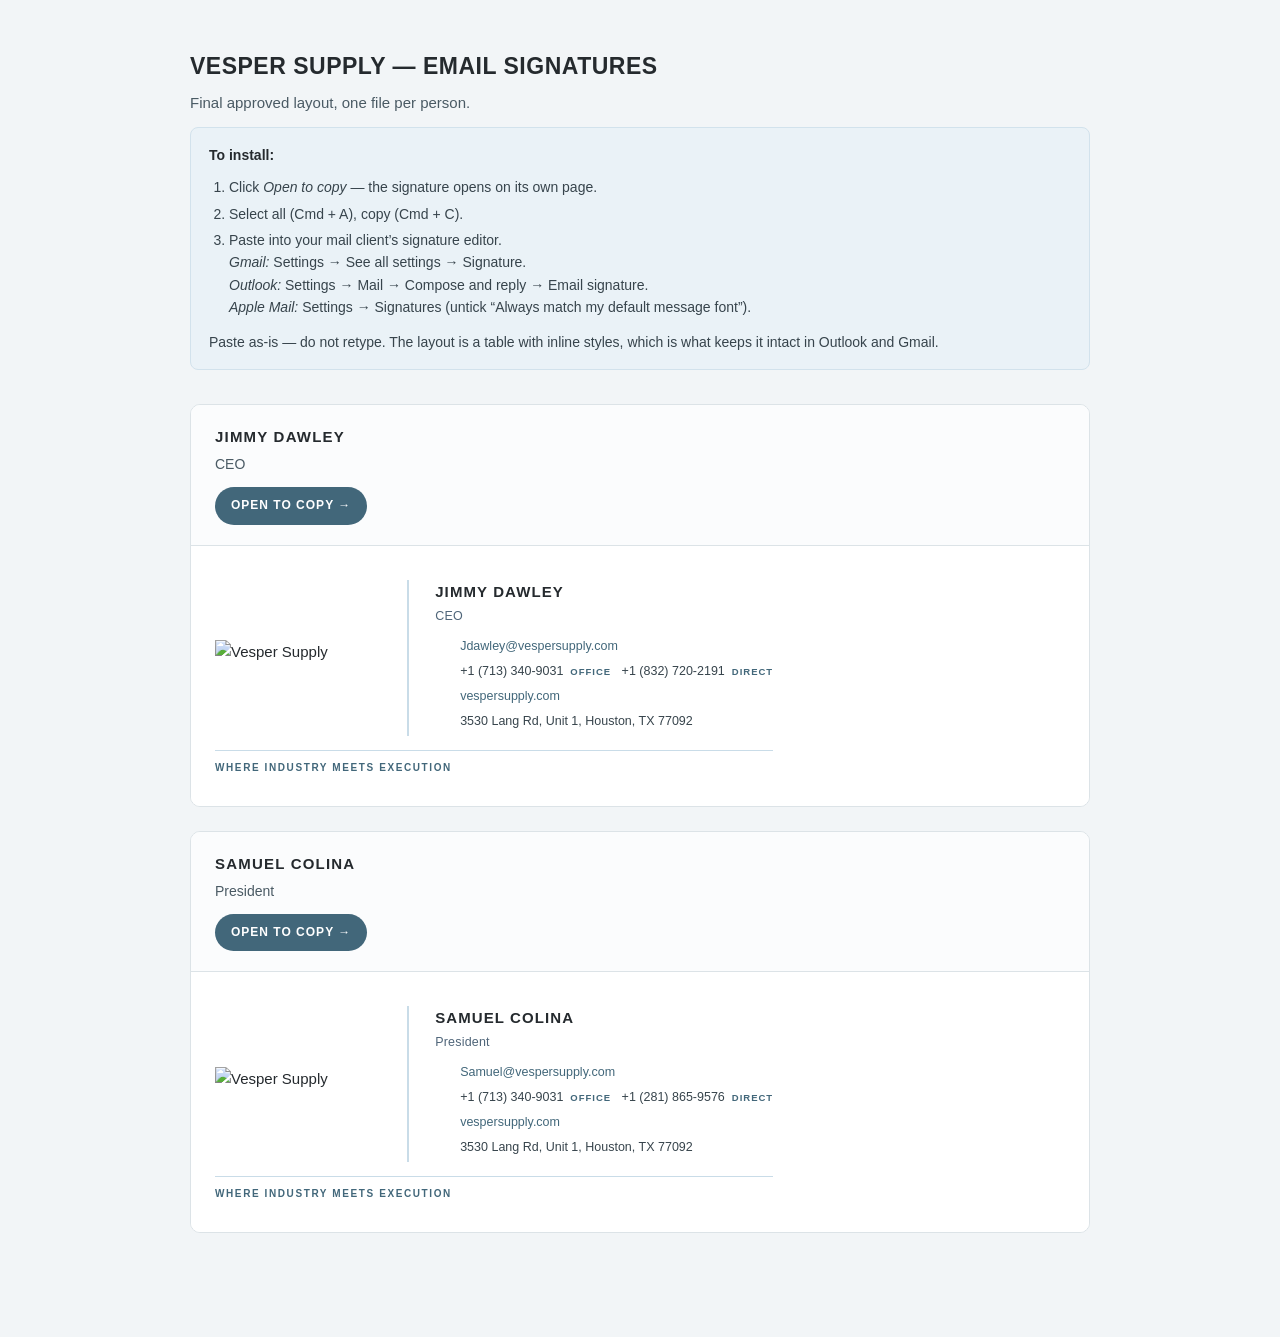
==== commit f3f7ae0a: "Make the signatures sit on the message background The sky-wash panel is gone, so the signature takes" ====
--- a/SIGNATURES/index.html
+++ b/SIGNATURES/index.html
@@ -43,8 +43,8 @@
       <p>CEO</p>
       <a class="btn" href="signature-jimmy-dawley.html" target="_blank" rel="noopener">Open to copy &rarr;</a>
     </div>
-    <div class="preview"><table border="0" cellpadding="0" cellspacing="0" style="border-collapse:collapse;background-color:#EAF2F7;">
-  <tr><td style="padding:20px 24px;">
+    <div class="preview"><table border="0" cellpadding="0" cellspacing="0" style="border-collapse:collapse;">
+  <tr><td style="padding:4px 0 0 0;">
     <table border="0" cellpadding="0" cellspacing="0" style="border-collapse:collapse;">
       <tr>
         <td style="padding:0 22px 0 0;vertical-align:middle;">
@@ -72,8 +72,8 @@
       <p>President</p>
       <a class="btn" href="signature-samuel-colina.html" target="_blank" rel="noopener">Open to copy &rarr;</a>
     </div>
-    <div class="preview"><table border="0" cellpadding="0" cellspacing="0" style="border-collapse:collapse;background-color:#EAF2F7;">
-  <tr><td style="padding:20px 24px;">
+    <div class="preview"><table border="0" cellpadding="0" cellspacing="0" style="border-collapse:collapse;">
+  <tr><td style="padding:4px 0 0 0;">
     <table border="0" cellpadding="0" cellspacing="0" style="border-collapse:collapse;">
       <tr>
         <td style="padding:0 22px 0 0;vertical-align:middle;">
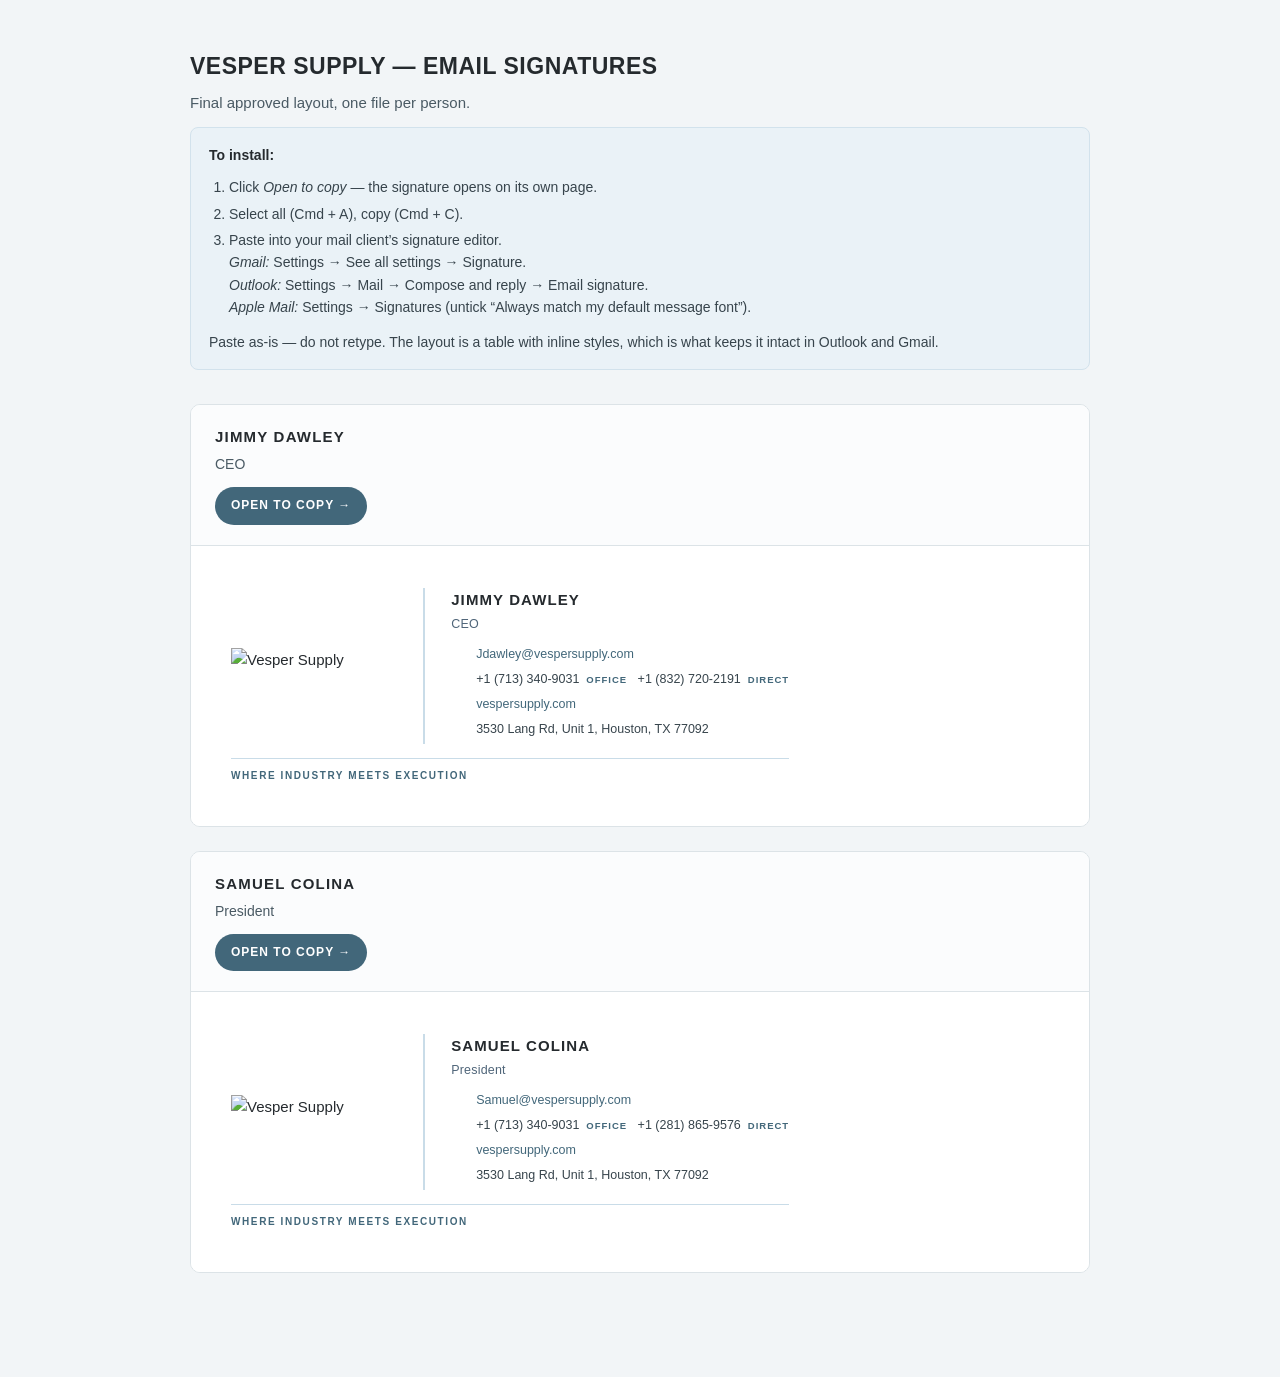
==== commit 79342a8a: "Put a white ground under the signatures Transparent looked right on a white message but failed every" ====
--- a/SIGNATURES/index.html
+++ b/SIGNATURES/index.html
@@ -43,8 +43,8 @@
       <p>CEO</p>
       <a class="btn" href="signature-jimmy-dawley.html" target="_blank" rel="noopener">Open to copy &rarr;</a>
     </div>
-    <div class="preview"><table border="0" cellpadding="0" cellspacing="0" style="border-collapse:collapse;">
-  <tr><td style="padding:4px 0 0 0;">
+    <div class="preview"><table border="0" cellpadding="0" cellspacing="0" style="border-collapse:collapse;background-color:#FFFFFF;">
+  <tr><td style="padding:12px 16px;background-color:#FFFFFF;">
     <table border="0" cellpadding="0" cellspacing="0" style="border-collapse:collapse;">
       <tr>
         <td style="padding:0 22px 0 0;vertical-align:middle;">
@@ -72,8 +72,8 @@
       <p>President</p>
       <a class="btn" href="signature-samuel-colina.html" target="_blank" rel="noopener">Open to copy &rarr;</a>
     </div>
-    <div class="preview"><table border="0" cellpadding="0" cellspacing="0" style="border-collapse:collapse;">
-  <tr><td style="padding:4px 0 0 0;">
+    <div class="preview"><table border="0" cellpadding="0" cellspacing="0" style="border-collapse:collapse;background-color:#FFFFFF;">
+  <tr><td style="padding:12px 16px;background-color:#FFFFFF;">
     <table border="0" cellpadding="0" cellspacing="0" style="border-collapse:collapse;">
       <tr>
         <td style="padding:0 22px 0 0;vertical-align:middle;">
